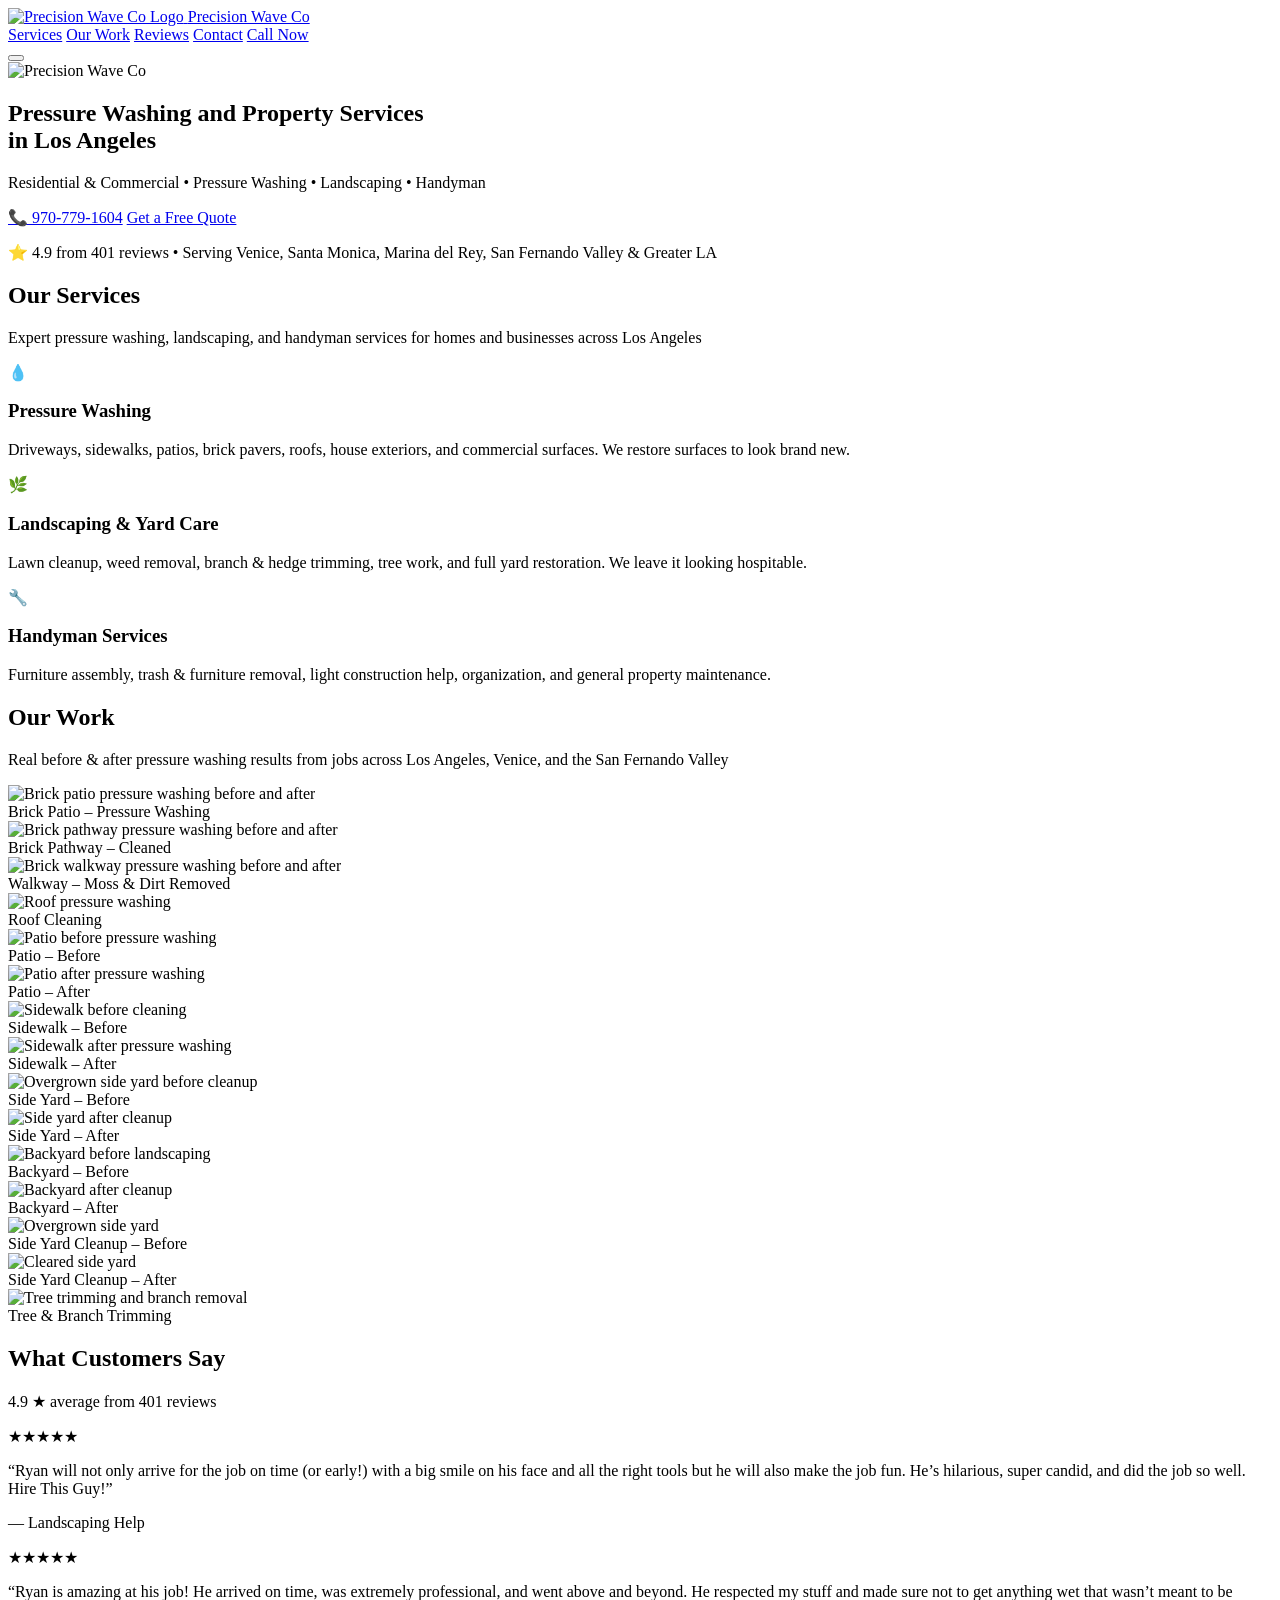
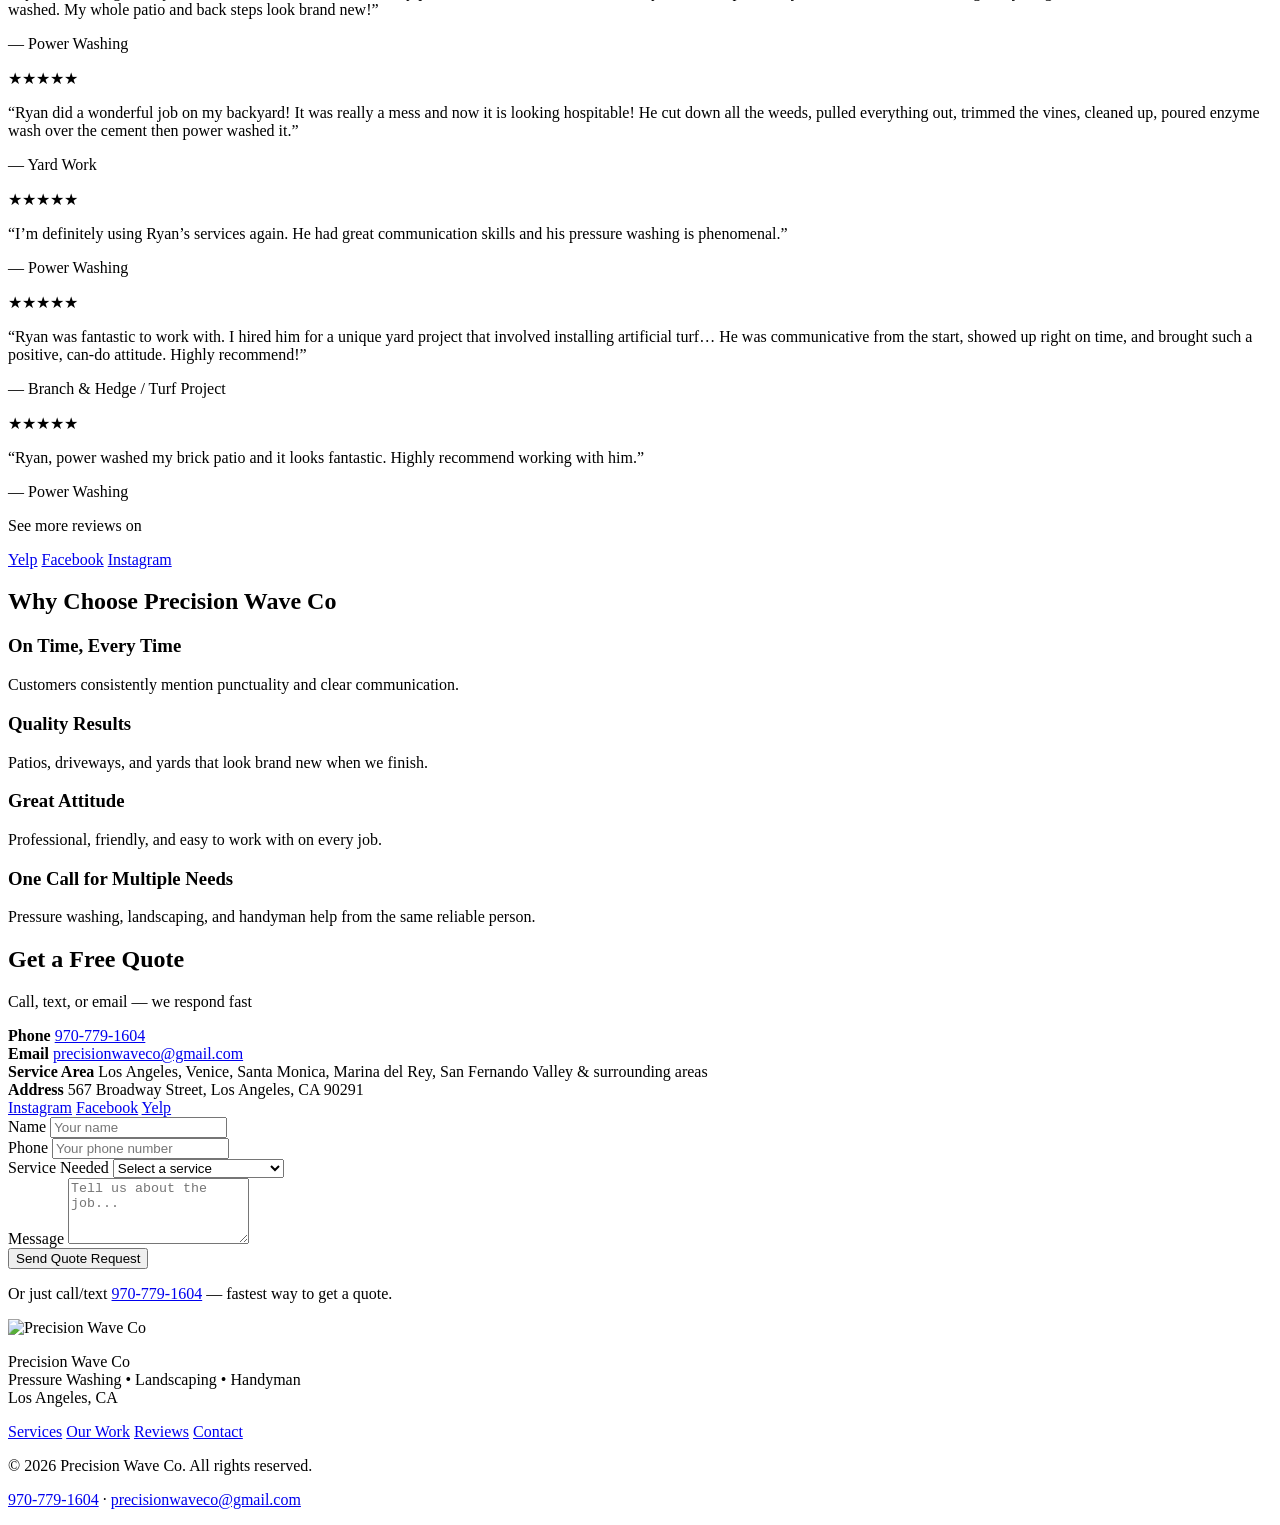
==== index.html @ 9b0c4c67 "Add files via upload" ====
<!DOCTYPE html>
<html lang="en">
<head>
  <meta charset="UTF-8">
  <meta name="viewport" content="width=device-width, initial-scale=1.0">
  <title>Pressure Washing Los Angeles | Precision Wave Co | Driveways, Patios, Homes & Commercial</title>
  <meta name="description" content="Professional pressure washing in Los Angeles, Venice, Santa Monica & San Fernando Valley. Driveways, patios, houses, sidewalks & commercial properties. Landscaping & handyman services. 4.9★ from 401 reviews. Call 970-779-1604 for a free quote.">
  <meta name="keywords" content="pressure washing Los Angeles, pressure washing Venice CA, power washing Santa Monica, driveway cleaning Los Angeles, patio cleaning LA, house washing Los Angeles, commercial pressure washing, landscaping Los Angeles, handyman services Venice, San Fernando Valley pressure washing, 90291">
  <meta name="geo.region" content="US-CA">
  <meta name="geo.placename" content="Los Angeles">
  <link rel="canonical" href="https://precisionwaveco.com/">
  <link rel="icon" type="image/png" href="images/logo.png">
  
  <!-- Open Graph -->
  <meta property="og:title" content="Pressure Washing Los Angeles | Precision Wave Co">
  <meta property="og:description" content="Top-rated pressure washing in Los Angeles & San Fernando Valley. Driveways, patios, homes & commercial. 4.9★ from 401 reviews. Free estimates.">
  <meta property="og:image" content="https://precisionwaveco.com/images/logo.png">
  <meta property="og:url" content="https://precisionwaveco.com/">
  <meta property="og:type" content="website">
  
  <!-- Local Business Schema -->
  <script type="application/ld+json">
  {
    "@context": "https://schema.org",
    "@type": "LocalBusiness",
    "name": "Precision Wave Co",
    "image": "https://precisionwaveco.com/images/logo.png",
    "telephone": "+19707791604",
    "email": "precisionwaveco@gmail.com",
    "address": {
      "@type": "PostalAddress",
      "streetAddress": "567 Broadway Street",
      "addressLocality": "Los Angeles",
      "addressRegion": "CA",
      "postalCode": "90291",
      "addressCountry": "US"
    },
    "url": "https://precisionwaveco.com",
    "priceRange": "$$",
    "aggregateRating": {
      "@type": "AggregateRating",
      "ratingValue": "4.9",
      "reviewCount": "401"
    },
    "areaServed": {
      "@type": "City",
      "name": "Los Angeles"
    },
    "description": "Professional pressure washing, landscaping, and handyman services for residential and commercial clients in Los Angeles and the San Fernando Valley.",
    "openingHoursSpecification": [
      {
        "@type": "OpeningHoursSpecification",
        "dayOfWeek": ["Monday","Tuesday","Wednesday","Thursday","Friday","Saturday"],
        "opens": "07:00",
        "closes": "19:00"
      }
    ],
    "sameAs": [
      "https://www.instagram.com/precisionwaveco/",
      "https://www.facebook.com/people/Precision-Wave-Co/61574131284661/",
      "https://www.yelp.com/biz/precision-wave-san-fernando-valley"
    ]
  }
  </script>

  <link rel="stylesheet" href="css/styles.css">
  <link rel="preconnect" href="https://fonts.googleapis.com">
  <link rel="preconnect" href="https://fonts.gstatic.com" crossorigin>
  <link href="https://fonts.googleapis.com/css2?family=Montserrat:wght@400;600;700;800&family=Open+Sans:wght@400;500;600&display=swap" rel="stylesheet">
</head>
<body>
  <!-- Header / Nav -->
  <header class="header" id="header">
    <div class="container nav-container">
      <a href="#home" class="logo-link">
        <img src="images/logo.png" alt="Precision Wave Co Logo" class="logo-img">
        <span class="logo-text">Precision Wave Co</span>
      </a>
      <nav class="nav" id="nav">
        <a href="#services">Services</a>
        <a href="#gallery">Our Work</a>
        <a href="#reviews">Reviews</a>
        <a href="#contact">Contact</a>
        <a href="tel:+19707791604" class="btn btn-nav">Call Now</a>
      </nav>
      <button class="hamburger" id="hamburger" aria-label="Menu">
        <span></span><span></span><span></span>
      </button>
    </div>
  </header>

  <!-- Hero -->
  <section class="hero" id="home">
    <div class="hero-sunburst" aria-hidden="true"></div>
    <div class="hero-overlay"></div>
    <div class="container hero-content">
      <img src="images/logo.png" alt="Precision Wave Co" class="hero-logo">
      <h1>Pressure Washing and Property Services<br>in Los Angeles</h1>
      <p class="hero-sub">Residential & Commercial • Pressure Washing • Landscaping • Handyman</p>
      <div class="hero-ctas">
        <a href="tel:+19707791604" class="btn btn-primary">📞 970-779-1604</a>
        <a href="#contact" class="btn btn-secondary">Get a Free Quote</a>
      </div>
      <p class="hero-trust">⭐ 4.9 from 401 reviews • Serving Venice, Santa Monica, Marina del Rey, San Fernando Valley & Greater LA</p>
    </div>
  </section>

  <!-- Services -->
  <section class="services" id="services">
    <div class="container">
      <h2 class="section-title">Our Services</h2>
      <p class="section-sub">Expert pressure washing, landscaping, and handyman services for homes and businesses across Los Angeles</p>
      <div class="services-grid">
        <div class="service-card">
          <div class="service-icon">💧</div>
          <h3>Pressure Washing</h3>
          <p>Driveways, sidewalks, patios, brick pavers, roofs, house exteriors, and commercial surfaces. We restore surfaces to look brand new.</p>
        </div>
        <div class="service-card">
          <div class="service-icon">🌿</div>
          <h3>Landscaping & Yard Care</h3>
          <p>Lawn cleanup, weed removal, branch & hedge trimming, tree work, and full yard restoration. We leave it looking hospitable.</p>
        </div>
        <div class="service-card">
          <div class="service-icon">🔧</div>
          <h3>Handyman Services</h3>
          <p>Furniture assembly, trash & furniture removal, light construction help, organization, and general property maintenance.</p>
        </div>
      </div>
    </div>
  </section>

  <!-- Gallery / Our Work -->
  <section class="gallery" id="gallery">
    <div class="container">
      <h2 class="section-title">Our Work</h2>
      <p class="section-sub">Real before & after pressure washing results from jobs across Los Angeles, Venice, and the San Fernando Valley</p>
      
      <div class="gallery-grid">
        <div class="gallery-item">
          <img src="images/gallery/brick-patio-1.jpg" alt="Brick patio pressure washing before and after" loading="lazy">
          <div class="gallery-caption">Brick Patio – Pressure Washing</div>
        </div>
        <div class="gallery-item">
          <img src="images/gallery/brick-path-1.jpg" alt="Brick pathway pressure washing before and after" loading="lazy">
          <div class="gallery-caption">Brick Pathway – Cleaned</div>
        </div>
        <div class="gallery-item">
          <img src="images/gallery/brick-walkway-1.jpg" alt="Brick walkway pressure washing before and after" loading="lazy">
          <div class="gallery-caption">Walkway – Moss & Dirt Removed</div>
        </div>
        <div class="gallery-item">
          <img src="images/gallery/roof-cleaning.jpg" alt="Roof pressure washing" loading="lazy">
          <div class="gallery-caption">Roof Cleaning</div>
        </div>
        <div class="gallery-item">
          <img src="images/gallery/patio-before.jpg" alt="Patio before pressure washing" loading="lazy">
          <div class="gallery-caption">Patio – Before</div>
        </div>
        <div class="gallery-item">
          <img src="images/gallery/patio-after.jpg" alt="Patio after pressure washing" loading="lazy">
          <div class="gallery-caption">Patio – After</div>
        </div>
        <div class="gallery-item">
          <img src="images/gallery/sidewalk-before.jpg" alt="Sidewalk before cleaning" loading="lazy">
          <div class="gallery-caption">Sidewalk – Before</div>
        </div>
        <div class="gallery-item">
          <img src="images/gallery/sidewalk-after.jpg" alt="Sidewalk after pressure washing" loading="lazy">
          <div class="gallery-caption">Sidewalk – After</div>
        </div>
        <div class="gallery-item">
          <img src="images/gallery/yard-before-1.jpg" alt="Overgrown side yard before cleanup" loading="lazy">
          <div class="gallery-caption">Side Yard – Before</div>
        </div>
        <div class="gallery-item">
          <img src="images/gallery/yard-after-1.jpg" alt="Side yard after cleanup" loading="lazy">
          <div class="gallery-caption">Side Yard – After</div>
        </div>
        <div class="gallery-item">
          <img src="images/gallery/backyard-before.jpg" alt="Backyard before landscaping" loading="lazy">
          <div class="gallery-caption">Backyard – Before</div>
        </div>
        <div class="gallery-item">
          <img src="images/gallery/backyard-after.jpg" alt="Backyard after cleanup" loading="lazy">
          <div class="gallery-caption">Backyard – After</div>
        </div>
        <div class="gallery-item">
          <img src="images/gallery/sideyard-before.jpg" alt="Overgrown side yard" loading="lazy">
          <div class="gallery-caption">Side Yard Cleanup – Before</div>
        </div>
        <div class="gallery-item">
          <img src="images/gallery/sideyard-after.jpg" alt="Cleared side yard" loading="lazy">
          <div class="gallery-caption">Side Yard Cleanup – After</div>
        </div>
        <div class="gallery-item">
          <img src="images/gallery/tree-trim.jpg" alt="Tree trimming and branch removal" loading="lazy">
          <div class="gallery-caption">Tree & Branch Trimming</div>
        </div>
      </div>
    </div>
  </section>

  <!-- Reviews / Testimonials -->
  <section class="reviews" id="reviews">
    <div class="container">
      <h2 class="section-title">What Customers Say</h2>
      <p class="section-sub">4.9 ★ average from 401 reviews</p>
      
      <div class="reviews-grid">
        <div class="review-card">
          <div class="stars">★★★★★</div>
          <p class="review-text">“Ryan will not only arrive for the job on time (or early!) with a big smile on his face and all the right tools but he will also make the job fun. He’s hilarious, super candid, and did the job so well. Hire This Guy!”</p>
          <p class="review-meta">— Landscaping Help</p>
        </div>
        <div class="review-card">
          <div class="stars">★★★★★</div>
          <p class="review-text">“Ryan is amazing at his job! He arrived on time, was extremely professional, and went above and beyond. He respected my stuff and made sure not to get anything wet that wasn’t meant to be washed. My whole patio and back steps look brand new!”</p>
          <p class="review-meta">— Power Washing</p>
        </div>
        <div class="review-card">
          <div class="stars">★★★★★</div>
          <p class="review-text">“Ryan did a wonderful job on my backyard! It was really a mess and now it is looking hospitable! He cut down all the weeds, pulled everything out, trimmed the vines, cleaned up, poured enzyme wash over the cement then power washed it.”</p>
          <p class="review-meta">— Yard Work</p>
        </div>
        <div class="review-card">
          <div class="stars">★★★★★</div>
          <p class="review-text">“I’m definitely using Ryan’s services again. He had great communication skills and his pressure washing is phenomenal.”</p>
          <p class="review-meta">— Power Washing</p>
        </div>
        <div class="review-card">
          <div class="stars">★★★★★</div>
          <p class="review-text">“Ryan was fantastic to work with. I hired him for a unique yard project that involved installing artificial turf… He was communicative from the start, showed up right on time, and brought such a positive, can-do attitude. Highly recommend!”</p>
          <p class="review-meta">— Branch & Hedge / Turf Project</p>
        </div>
        <div class="review-card">
          <div class="stars">★★★★★</div>
          <p class="review-text">“Ryan, power washed my brick patio and it looks fantastic. Highly recommend working with him.”</p>
          <p class="review-meta">— Power Washing</p>
        </div>
      </div>
      
      <div class="reviews-cta">
        <p>See more reviews on</p>
        <div class="social-links">
          <a href="https://www.yelp.com/biz/precision-wave-san-fernando-valley" target="_blank" rel="noopener" class="btn btn-outline">Yelp</a>
          <a href="https://www.facebook.com/people/Precision-Wave-Co/61574131284661/" target="_blank" rel="noopener" class="btn btn-outline">Facebook</a>
          <a href="https://www.instagram.com/precisionwaveco/" target="_blank" rel="noopener" class="btn btn-outline">Instagram</a>
        </div>
      </div>
    </div>
  </section>

  <!-- Why Us -->
  <section class="why-us" id="why-us">
    <div class="container">
      <h2 class="section-title">Why Choose Precision Wave Co</h2>
      <div class="why-grid">
        <div class="why-item">
          <h3>On Time, Every Time</h3>
          <p>Customers consistently mention punctuality and clear communication.</p>
        </div>
        <div class="why-item">
          <h3>Quality Results</h3>
          <p>Patios, driveways, and yards that look brand new when we finish.</p>
        </div>
        <div class="why-item">
          <h3>Great Attitude</h3>
          <p>Professional, friendly, and easy to work with on every job.</p>
        </div>
        <div class="why-item">
          <h3>One Call for Multiple Needs</h3>
          <p>Pressure washing, landscaping, and handyman help from the same reliable person.</p>
        </div>
      </div>
    </div>
  </section>

  <!-- Contact -->
  <section class="contact" id="contact">
    <div class="container">
      <h2 class="section-title">Get a Free Quote</h2>
      <p class="section-sub">Call, text, or email — we respond fast</p>
      
      <div class="contact-grid">
        <div class="contact-info">
          <div class="contact-item">
            <strong>Phone</strong>
            <a href="tel:+19707791604">970-779-1604</a>
          </div>
          <div class="contact-item">
            <strong>Email</strong>
            <a href="mailto:precisionwaveco@gmail.com">precisionwaveco@gmail.com</a>
          </div>
          <div class="contact-item">
            <strong>Service Area</strong>
            <span>Los Angeles, Venice, Santa Monica, Marina del Rey, San Fernando Valley & surrounding areas</span>
          </div>
          <div class="contact-item">
            <strong>Address</strong>
            <span>567 Broadway Street, Los Angeles, CA 90291</span>
          </div>
          <div class="social-row">
            <a href="https://www.instagram.com/precisionwaveco/" target="_blank" rel="noopener" aria-label="Instagram">Instagram</a>
            <a href="https://www.facebook.com/people/Precision-Wave-Co/61574131284661/" target="_blank" rel="noopener" aria-label="Facebook">Facebook</a>
            <a href="https://www.yelp.com/biz/precision-wave-san-fernando-valley" target="_blank" rel="noopener" aria-label="Yelp">Yelp</a>
          </div>
        </div>
        
        <form class="contact-form" id="contact-form" action="mailto:precisionwaveco@gmail.com" method="get" enctype="text/plain">
          <input type="hidden" name="subject" value="Quote Request from Website">
          <div class="form-group">
            <label for="name">Name</label>
            <input type="text" id="name" name="body" placeholder="Your name" required>
          </div>
          <div class="form-group">
            <label for="phone">Phone</label>
            <input type="tel" id="phone" placeholder="Your phone number">
          </div>
          <div class="form-group">
            <label for="service">Service Needed</label>
            <select id="service">
              <option value="">Select a service</option>
              <option>Pressure Washing</option>
              <option>Landscaping / Yard Work</option>
              <option>Handyman</option>
              <option>Multiple Services</option>
            </select>
          </div>
          <div class="form-group">
            <label for="message">Message</label>
            <textarea id="message" rows="4" placeholder="Tell us about the job..."></textarea>
          </div>
          <button type="submit" class="btn btn-primary btn-full">Send Quote Request</button>
          <p class="form-note">Or just call/text <a href="tel:+19707791604">970-779-1604</a> — fastest way to get a quote.</p>
        </form>
      </div>
    </div>
  </section>

  <!-- Footer -->
  <footer class="footer">
    <div class="container">
      <div class="footer-top">
        <div class="footer-brand">
          <img src="images/logo.png" alt="Precision Wave Co" class="footer-logo">
          <p>Precision Wave Co<br>Pressure Washing • Landscaping • Handyman<br>Los Angeles, CA</p>
        </div>
        <div class="footer-links">
          <a href="#services">Services</a>
          <a href="#gallery">Our Work</a>
          <a href="#reviews">Reviews</a>
          <a href="#contact">Contact</a>
        </div>
      </div>
      <div class="footer-bottom">
        <p>© 2026 Precision Wave Co. All rights reserved.</p>
        <p><a href="tel:+19707791604">970-779-1604</a> · <a href="mailto:precisionwaveco@gmail.com">precisionwaveco@gmail.com</a></p>
      </div>
    </div>
  </footer>

  <script src="js/main.js"></script>
</body>
</html>
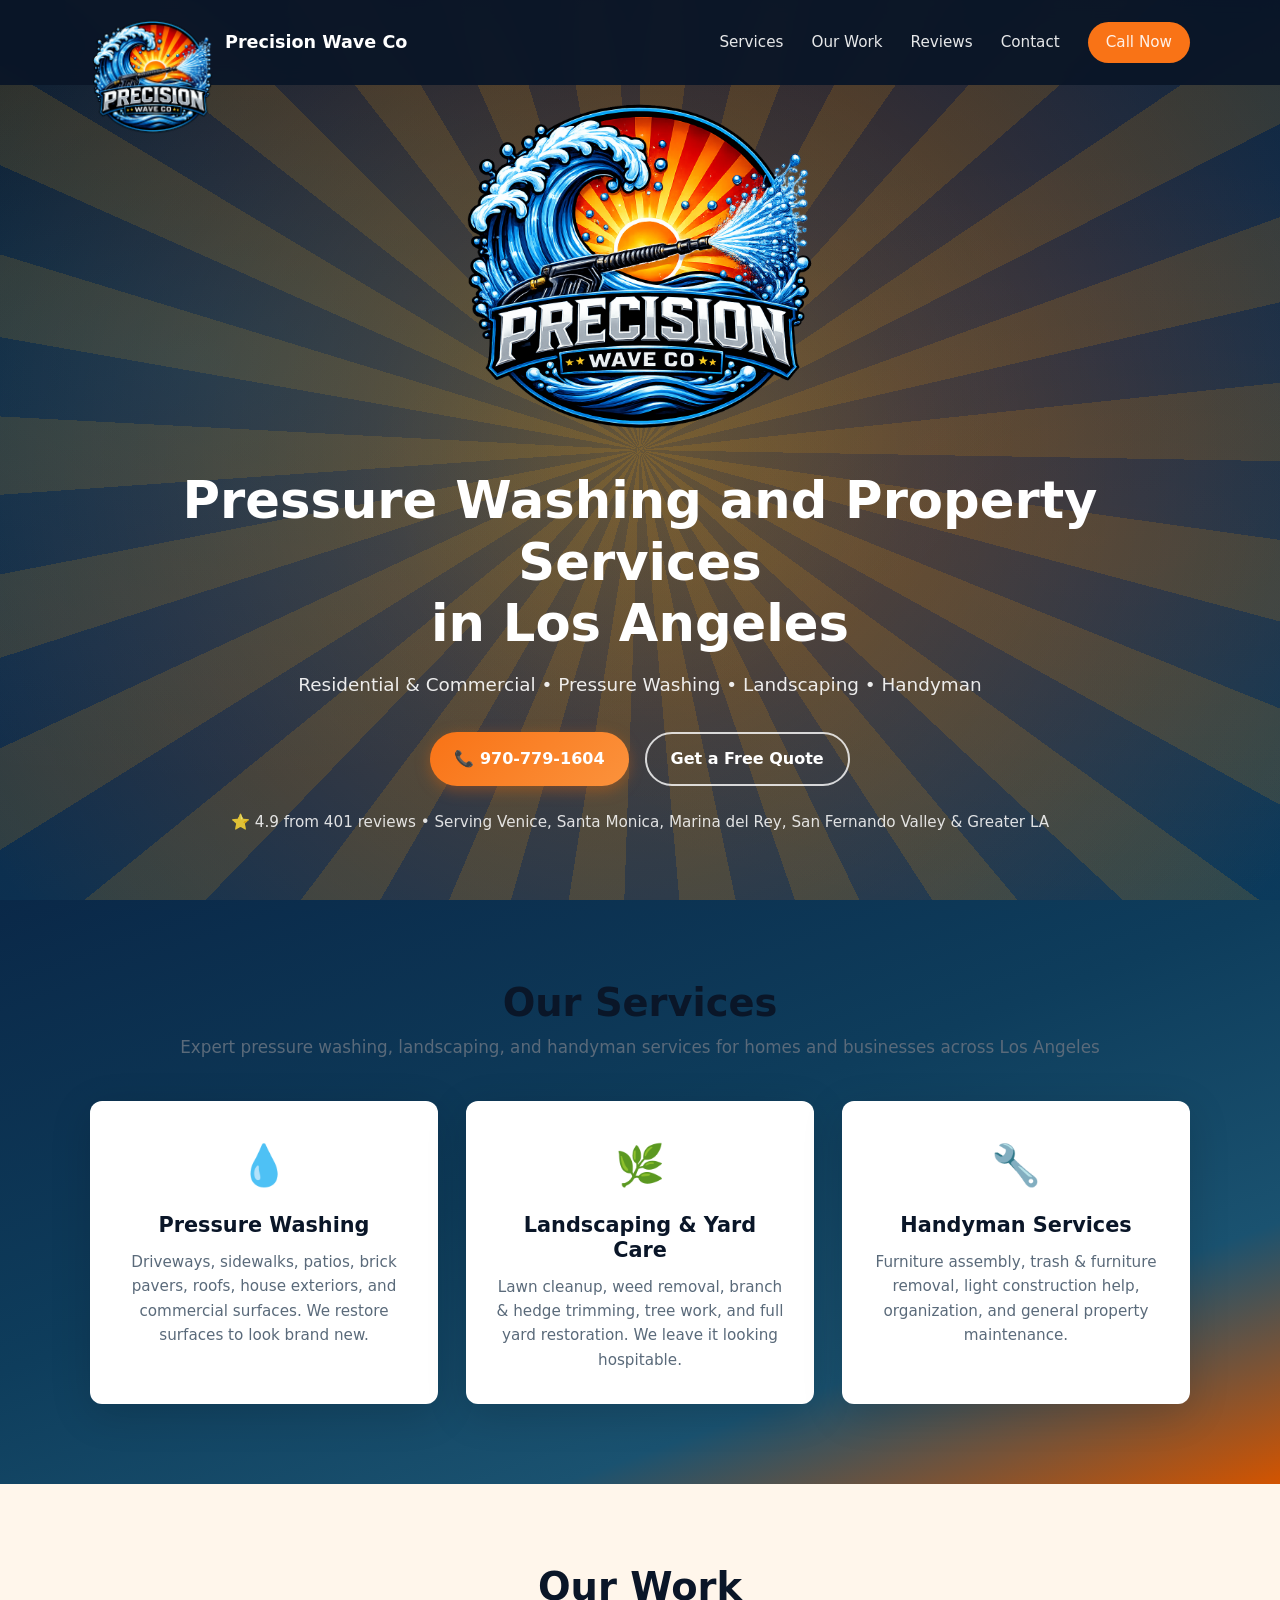
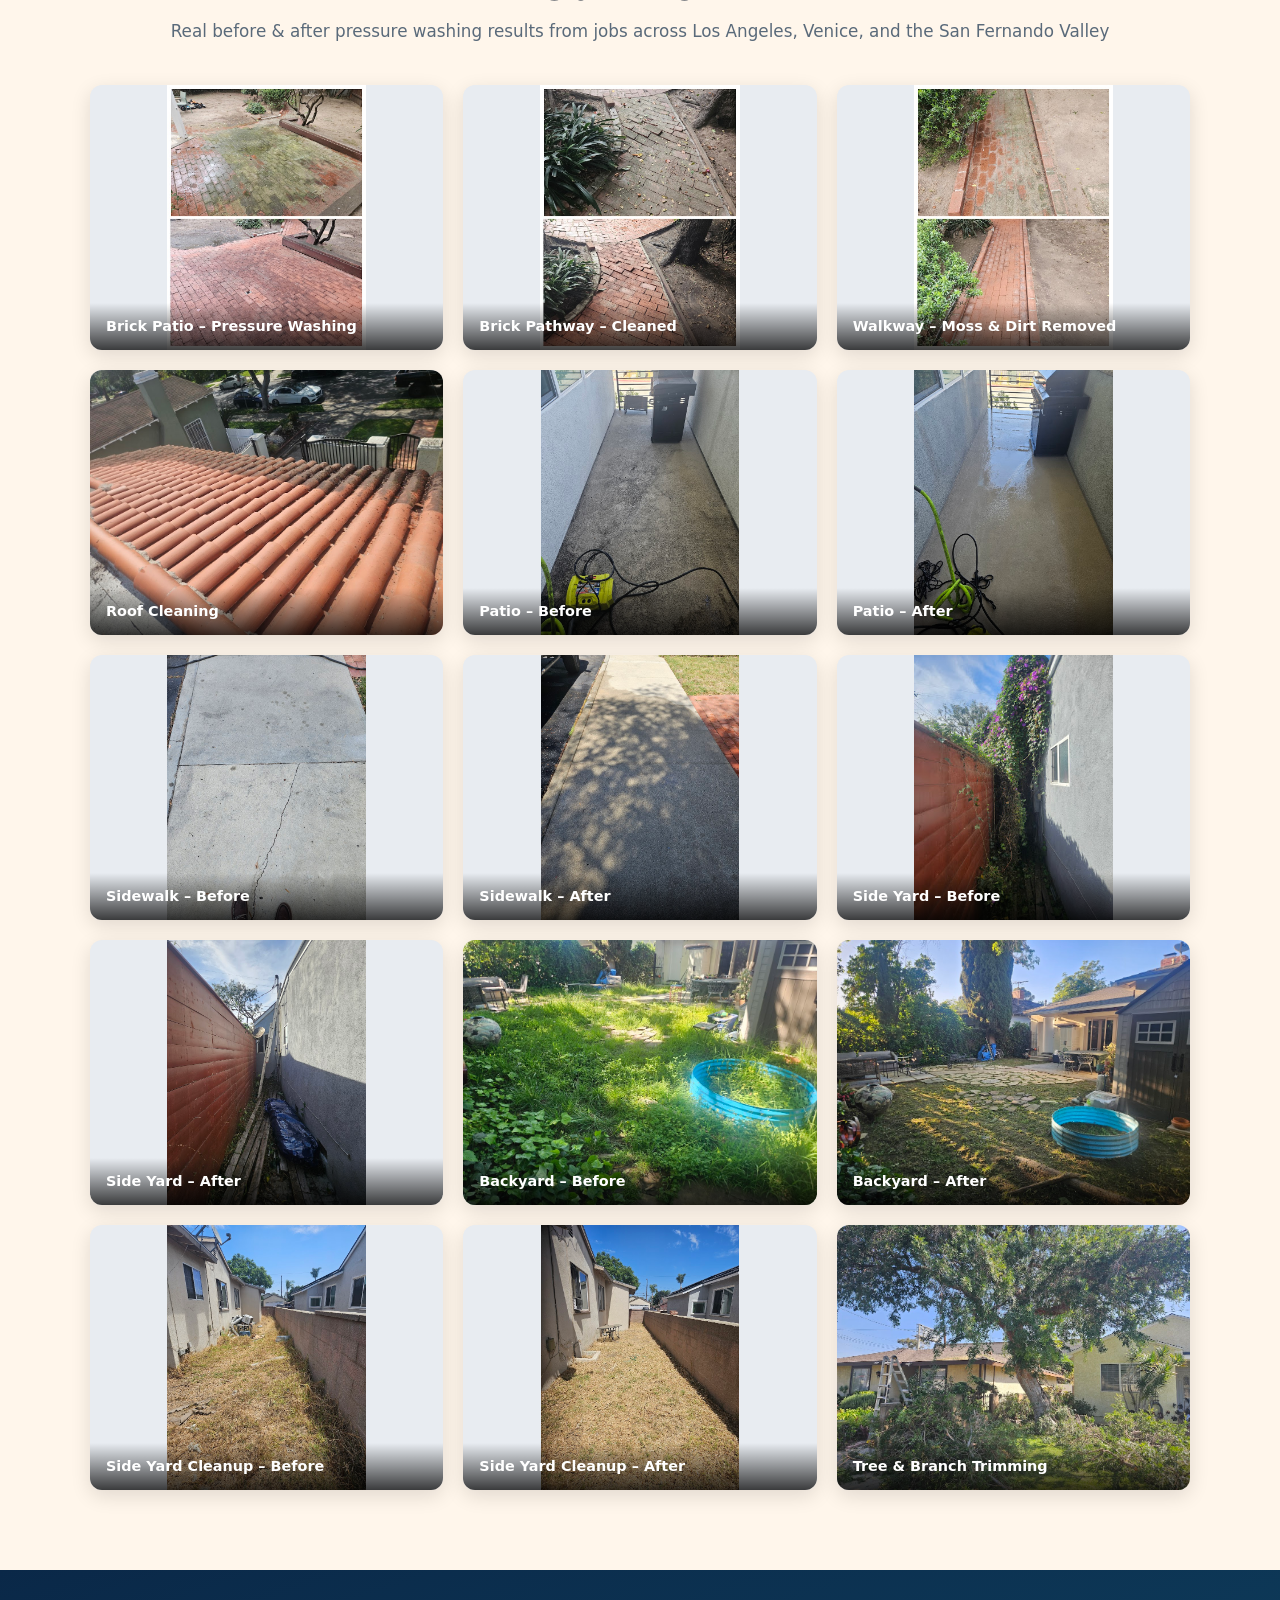
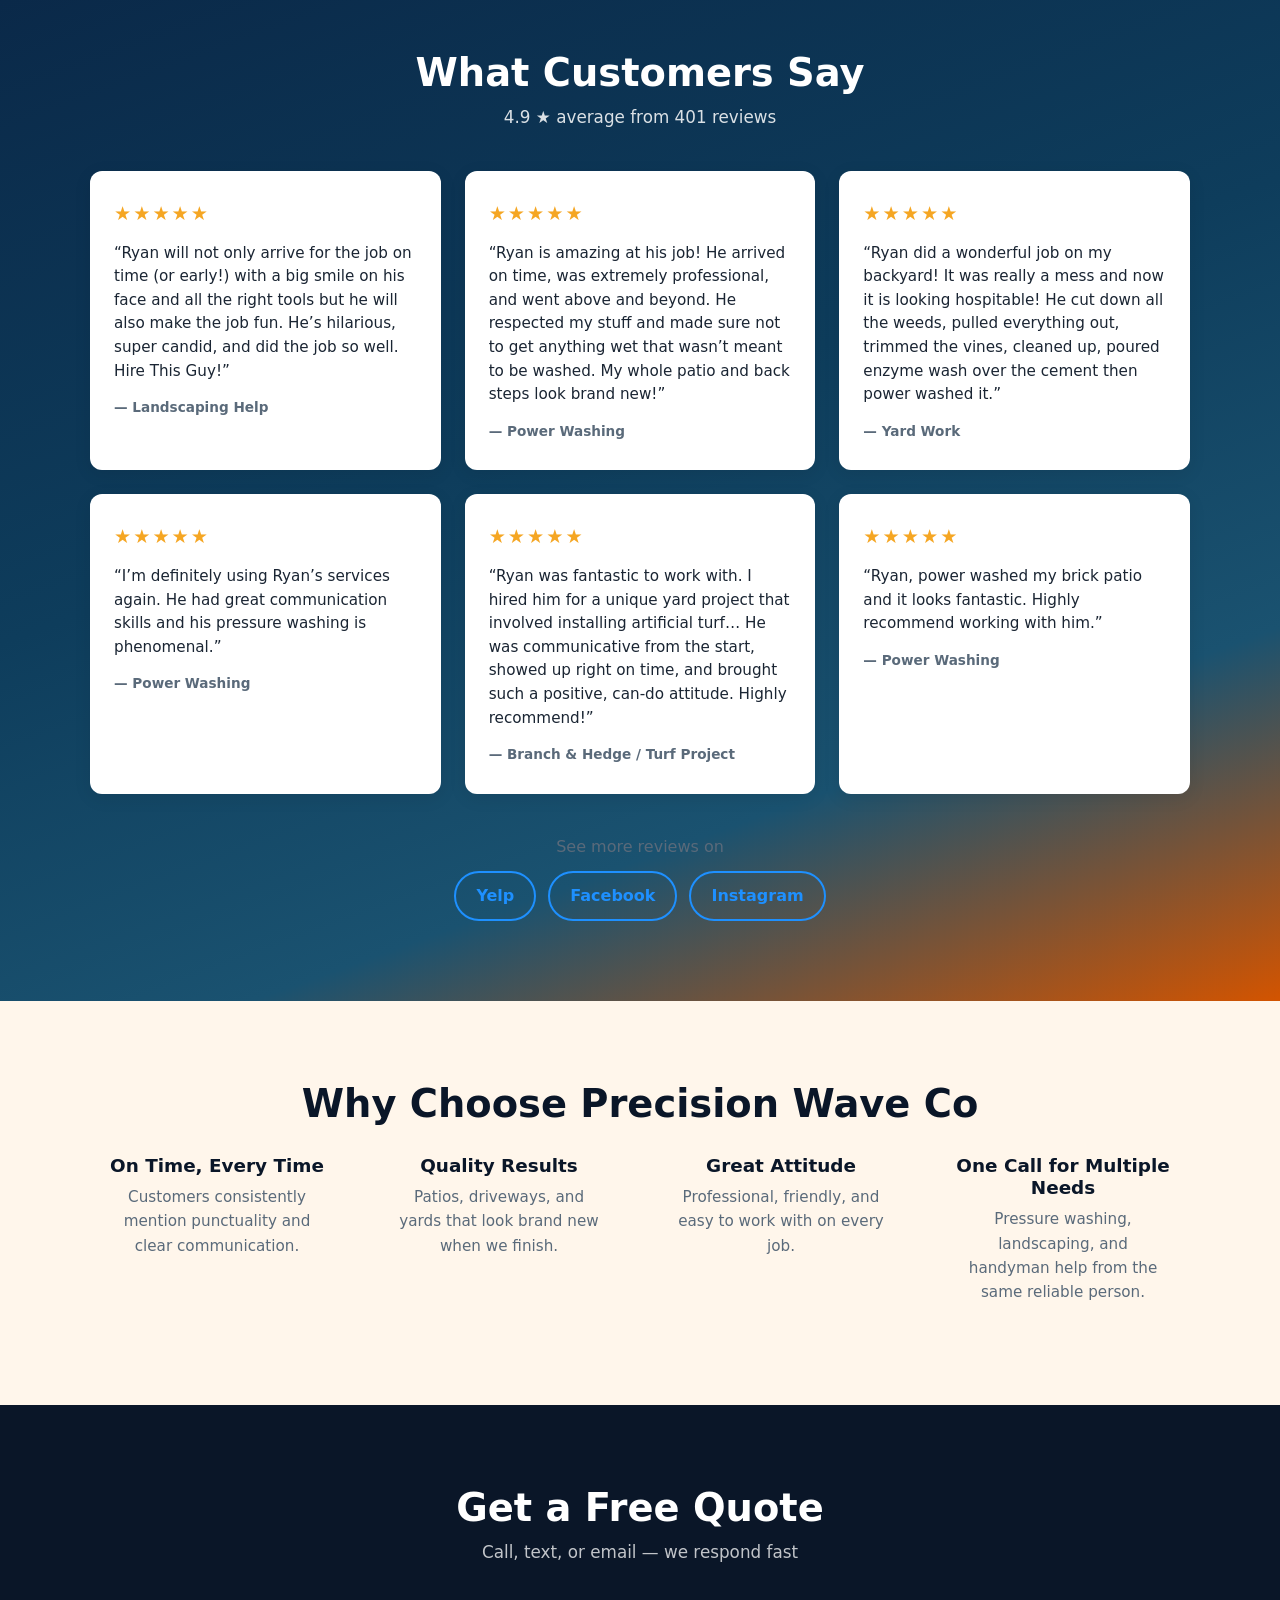
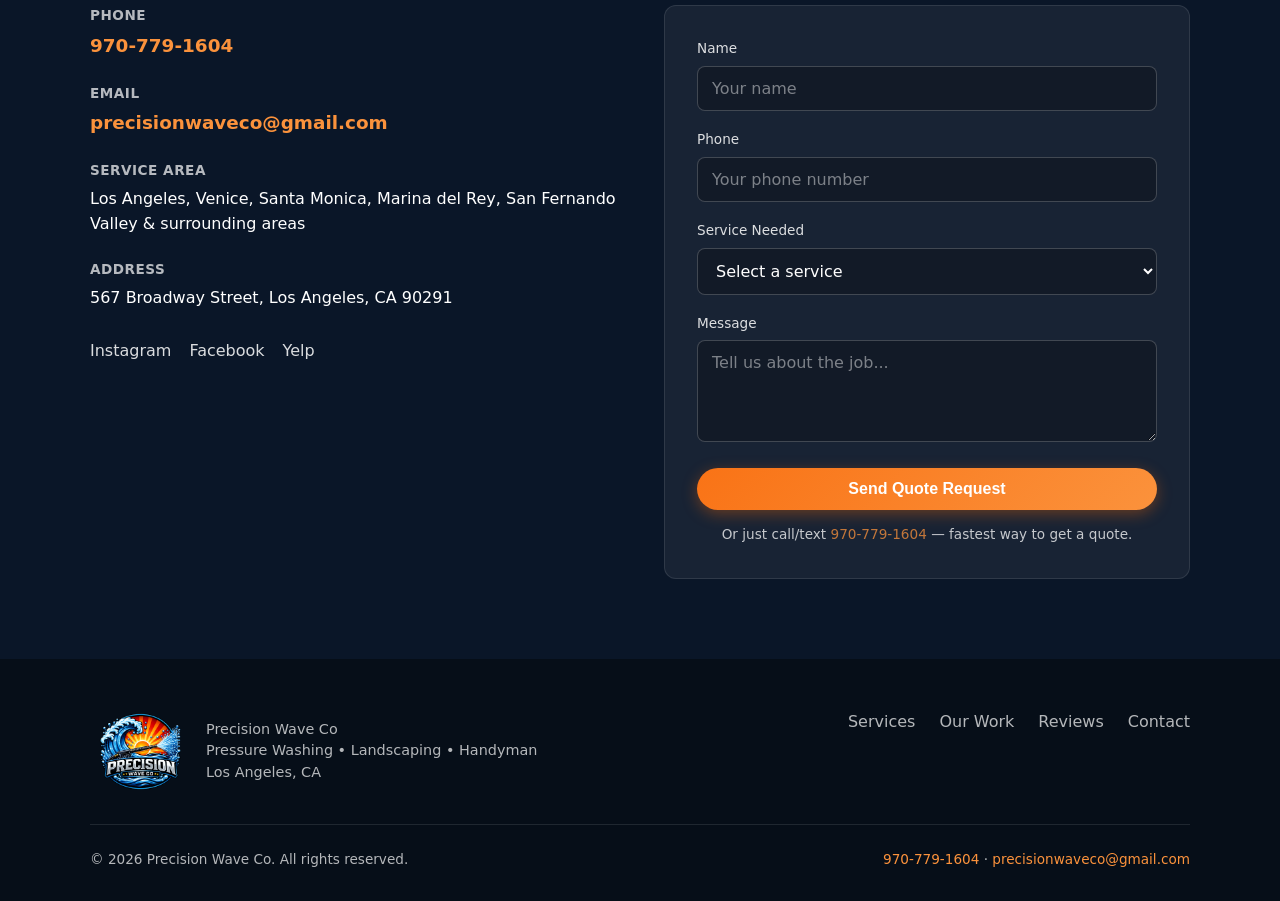
==== commit 0aa663e7: "Improve mobile menu Animate the hamburger into an X, add a dimming backdrop with click-to-close, loc" ====
--- a/index.html
+++ b/index.html
@@ -83,10 +83,11 @@
         <a href="#contact">Contact</a>
         <a href="tel:+19707791604" class="btn btn-nav">Call Now</a>
       </nav>
-      <button class="hamburger" id="hamburger" aria-label="Menu">
+      <button class="hamburger" id="hamburger" aria-label="Open menu" aria-expanded="false" aria-controls="nav">
         <span></span><span></span><span></span>
       </button>
     </div>
+    <div class="nav-overlay" id="nav-overlay"></div>
   </header>
 
   <!-- Hero -->
--- a/css/styles.css
+++ b/css/styles.css
@@ -0,0 +1,864 @@
+/* ===== Reset & Base ===== */
+*, *::before, *::after {
+  box-sizing: border-box;
+  margin: 0;
+  padding: 0;
+}
+
+:root {
+  --blue-deep: #0a1628;
+  --blue-mid: #0d2b4a;
+  --blue-bright: #1e90ff;
+  --blue-water: #00b4e6;
+  --orange: #f97316;
+  --orange-light: #fb923c;
+  --yellow: #ffcc00;
+  --white: #ffffff;
+  --gray-100: #f5f7fa;
+  --gray-200: #e8ecf1;
+  --gray-600: #5a6a7a;
+  --gray-800: #1a2533;
+  --shadow: 0 10px 40px rgba(0,0,0,0.15);
+  --radius: 12px;
+  --transition: 0.25s ease;
+}
+
+html {
+  scroll-behavior: smooth;
+}
+
+body {
+  font-family: 'Open Sans', system-ui, sans-serif;
+  color: var(--gray-800);
+  line-height: 1.6;
+  background: var(--white);
+  overflow-x: hidden;
+}
+
+h1, h2, h3, h4 {
+  font-family: 'Montserrat', system-ui, sans-serif;
+  font-weight: 700;
+  line-height: 1.2;
+}
+
+img {
+  max-width: 100%;
+  height: auto;
+  display: block;
+}
+
+a {
+  color: inherit;
+  text-decoration: none;
+}
+
+.container {
+  width: 100%;
+  max-width: 1140px;
+  margin: 0 auto;
+  padding: 0 20px;
+}
+
+.section-title {
+  font-size: clamp(1.8rem, 4vw, 2.4rem);
+  text-align: center;
+  margin-bottom: 0.5rem;
+  color: var(--blue-deep);
+}
+
+.section-sub {
+  text-align: center;
+  color: var(--gray-600);
+  margin-bottom: 2.5rem;
+  font-size: 1.05rem;
+}
+
+/* Buttons */
+.btn {
+  display: inline-flex;
+  align-items: center;
+  justify-content: center;
+  gap: 8px;
+  padding: 12px 24px;
+  border-radius: 50px;
+  font-weight: 600;
+  font-size: 1rem;
+  border: none;
+  cursor: pointer;
+  transition: var(--transition);
+  text-align: center;
+}
+
+.btn-primary {
+  background: linear-gradient(135deg, var(--orange), var(--orange-light));
+  color: white;
+  box-shadow: 0 4px 15px rgba(255, 107, 0, 0.35);
+}
+
+.btn-primary:hover {
+  transform: translateY(-2px);
+  box-shadow: 0 6px 20px rgba(255, 107, 0, 0.45);
+}
+
+.btn-secondary {
+  background: transparent;
+  color: white;
+  border: 2px solid rgba(255,255,255,0.8);
+}
+
+.btn-secondary:hover {
+  background: rgba(255,255,255,0.15);
+}
+
+.btn-nav {
+  background: var(--orange);
+  color: white;
+  padding: 8px 18px;
+  font-size: 0.9rem;
+}
+
+.btn-outline {
+  background: transparent;
+  border: 2px solid var(--blue-bright);
+  color: var(--blue-bright);
+  padding: 10px 20px;
+}
+
+.btn-outline:hover {
+  background: var(--blue-bright);
+  color: white;
+}
+
+.btn-full {
+  width: 100%;
+}
+
+/* Header */
+.header {
+  position: fixed;
+  top: 0;
+  left: 0;
+  right: 0;
+  z-index: 1000;
+  background: rgba(10, 22, 40, 0.95);
+  backdrop-filter: blur(10px);
+  transition: var(--transition);
+}
+
+.nav-container {
+  display: flex;
+  align-items: center;
+  justify-content: space-between;
+  height: 85px;
+}
+
+.logo-link {
+  display: flex;
+  align-items: center;
+  gap: 10px;
+  color: white;
+  font-weight: 700;
+  font-size: 1.1rem;
+}
+
+.logo-img {
+  width: 125px;
+  height: 125px;
+  border-radius: 0;
+  object-fit: contain;
+  margin-top: 22px;
+  margin-bottom: -45px;
+  position: relative;
+  z-index: 10;
+}
+
+.nav {
+  display: flex;
+  align-items: center;
+  gap: 28px;
+}
+
+.nav a {
+  color: rgba(255,255,255,0.9);
+  font-weight: 500;
+  font-size: 0.95rem;
+  transition: color 0.2s;
+}
+
+.nav a:hover {
+  color: var(--orange-light);
+}
+
+.hamburger {
+  display: none;
+  flex-direction: column;
+  justify-content: center;
+  gap: 5px;
+  width: 44px;
+  height: 44px;
+  background: none;
+  border: none;
+  cursor: pointer;
+  padding: 5px;
+  z-index: 1002;
+}
+
+.hamburger span {
+  width: 24px;
+  height: 2px;
+  background: white;
+  border-radius: 2px;
+  transition: var(--transition);
+}
+
+.hamburger.active span:nth-child(1) {
+  transform: translateY(7px) rotate(45deg);
+}
+
+.hamburger.active span:nth-child(2) {
+  opacity: 0;
+}
+
+.hamburger.active span:nth-child(3) {
+  transform: translateY(-7px) rotate(-45deg);
+}
+
+.nav-overlay {
+  display: none;
+}
+
+/* Hero */
+.hero {
+  position: relative;
+  min-height: 100vh;
+  display: flex;
+  align-items: center;
+  justify-content: center;
+  background: linear-gradient(160deg, var(--blue-deep) 0%, var(--blue-mid) 50%, #0a3a5c 100%);
+  color: white;
+  text-align: center;
+  padding: 100px 20px 60px;
+  overflow: hidden;
+}
+
+.hero-sunburst {
+  position: absolute;
+  top: 50%;
+  left: 50%;
+  transform: translate(-50%, -50%);
+  width: 140%;
+  height: 140%;
+  max-width: none;
+  background: radial-gradient(circle, 
+    rgba(255, 140, 0, 0.38) 0%, 
+    rgba(255, 110, 0, 0.22) 25%, 
+    rgba(255, 90, 0, 0.12) 45%,
+    transparent 70%);
+  border-radius: 0;
+  pointer-events: none;
+  z-index: 0;
+}
+
+.hero-sunburst::before {
+  content: "";
+  position: absolute;
+  inset: 5%;
+  background: repeating-conic-gradient(
+    from 0deg,
+    rgba(255, 160, 0, 0.14) 0deg 7deg,
+    transparent 7deg 14deg
+  );
+  border-radius: 0;
+  opacity: 1;
+}
+
+.hero-overlay {
+  position: absolute;
+  inset: 0;
+  background: 
+    radial-gradient(ellipse at 15% 40%, rgba(0, 160, 220, 0.14), transparent 55%),
+    radial-gradient(ellipse at 85% 60%, rgba(255, 100, 0, 0.07), transparent 50%);
+  pointer-events: none;
+  z-index: 1;
+}
+
+.hero-content {
+  position: relative;
+  z-index: 2;
+}
+
+
+
+
+
+
+
+
+
+
+
+
+
+
+
+
+
+
+
+
+
+
+
+
+.hero-logo {
+  width: 360px;
+  height: 360px;
+  margin: -20px auto 1.5rem;
+  border-radius: 0;
+  box-shadow: none;
+  object-fit: contain;
+  opacity: 1;
+  position: relative;
+  transform: none;
+  top: auto;
+  left: auto;
+  z-index: 2;
+  pointer-events: auto;
+  filter: none;
+}
+
+.hero h1 {
+  font-size: clamp(2rem, 5vw, 3.2rem);
+  margin-bottom: 1rem;
+  font-weight: 800;
+}
+
+.hero-sub {
+  font-size: 1.15rem;
+  opacity: 0.9;
+  margin-bottom: 2rem;
+}
+
+.hero-ctas {
+  display: flex;
+  flex-wrap: wrap;
+  gap: 16px;
+  justify-content: center;
+  margin-bottom: 1.5rem;
+}
+
+.hero-trust {
+  font-size: 0.95rem;
+  opacity: 0.85;
+}
+
+/* Services */
+.services {
+  padding: 80px 0;
+  background: linear-gradient(160deg, #0a2848 0%, #0e3d5c 45%, #1a5270 75%, #d35400 100%);
+}
+
+.services-grid {
+  display: grid;
+  grid-template-columns: repeat(auto-fit, minmax(280px, 1fr));
+  gap: 28px;
+}
+
+.service-card {
+  background: white;
+  padding: 32px 28px;
+  border-radius: var(--radius);
+  box-shadow: var(--shadow);
+  text-align: center;
+  transition: transform 0.25s;
+}
+
+.service-card:hover {
+  transform: translateY(-6px);
+}
+
+.service-icon {
+  font-size: 2.5rem;
+  margin-bottom: 1rem;
+}
+
+.service-card h3 {
+  font-size: 1.3rem;
+  margin-bottom: 0.75rem;
+  color: var(--blue-deep);
+}
+
+.service-card p {
+  color: var(--gray-600);
+  font-size: 0.95rem;
+}
+
+/* Gallery */
+.gallery {
+  padding: 80px 0;
+  background: rgba(255, 140, 0, 0.08);
+}
+
+.gallery-grid {
+  display: grid;
+  grid-template-columns: repeat(auto-fill, minmax(280px, 1fr));
+  gap: 20px;
+}
+
+.gallery-item {
+  position: relative;
+  border-radius: var(--radius);
+  overflow: hidden;
+  box-shadow: 0 6px 20px rgba(0,0,0,0.12);
+  aspect-ratio: 4/3;
+  background: var(--gray-200);
+}
+
+.gallery-item img {
+  width: 100%;
+  height: 100%;
+  object-fit: contain;
+  transition: transform 0.4s ease;
+}
+
+.gallery-item:hover img {
+  transform: scale(1.05);
+}
+
+.gallery-caption {
+  position: absolute;
+  bottom: 0;
+  left: 0;
+  right: 0;
+  padding: 12px 16px;
+  background: linear-gradient(transparent, rgba(0,0,0,0.75));
+  color: white;
+  font-size: 0.9rem;
+  font-weight: 600;
+}
+
+/* Reviews */
+.reviews {
+  padding: 80px 0;
+  background: linear-gradient(160deg, #0a2848 0%, #0e3d5c 45%, #1a5270 75%, #d35400 100%);
+}
+.reviews .section-title {
+  color: white;
+}
+.reviews .section-sub {
+  color: rgba(255,255,255,0.85);
+}
+.reviews-cta p {
+  color: rgba(255,255,255,0.8);
+}
+.reviews .section-sub {
+  color: rgba(255,255,255,0.85);
+}
+.reviews-cta p {
+  color: rgba(255,255,255,0.8);
+}
+  padding: 80px 0;
+.reviews .section-title {
+  color: white;
+}
+.reviews .section-sub {
+  color: rgba(255,255,255,0.85);
+}
+.reviews-cta p {
+  color: rgba(255,255,255,0.8);
+}
+  background: linear-gradient(160deg, #0a2848 0%, #0e3d5c 45%, #1a5270 75%, #d35400 100%);
+.reviews .section-title {
+  color: white;
+}
+.reviews .section-sub {
+  color: rgba(255,255,255,0.85);
+}
+.reviews-cta p {
+  color: rgba(255,255,255,0.8);
+}
+}
+.reviews .section-title {
+  color: white;
+}
+.reviews .section-sub {
+  color: rgba(255,255,255,0.85);
+}
+.reviews-cta p {
+  color: rgba(255,255,255,0.8);
+}
+
+.reviews-grid {
+  display: grid;
+  grid-template-columns: repeat(auto-fit, minmax(300px, 1fr));
+  gap: 24px;
+  margin-bottom: 2.5rem;
+}
+
+.review-card {
+  background: white;
+  padding: 28px 24px;
+  border-radius: var(--radius);
+  box-shadow: 0 4px 18px rgba(0,0,0,0.08);
+}
+
+.stars {
+  color: #f5a623;
+  font-size: 1.2rem;
+  margin-bottom: 12px;
+  letter-spacing: 2px;
+}
+
+.review-text {
+  font-size: 0.95rem;
+  color: var(--gray-800);
+  margin-bottom: 14px;
+  line-height: 1.55;
+}
+
+.review-meta {
+  font-size: 0.85rem;
+  color: var(--gray-600);
+  font-weight: 600;
+}
+
+.reviews-cta {
+  text-align: center;
+}
+
+.reviews-cta p {
+  margin-bottom: 12px;
+  color: var(--gray-600);
+}
+
+.social-links {
+  display: flex;
+  flex-wrap: wrap;
+  gap: 12px;
+  justify-content: center;
+}
+
+/* Why Us */
+.why-us {
+  padding: 80px 0;
+  background: rgba(255, 140, 0, 0.08);
+}
+
+.why-grid {
+  display: grid;
+  grid-template-columns: repeat(auto-fit, minmax(240px, 1fr));
+  gap: 28px;
+}
+
+.why-item {
+  text-align: center;
+  padding: 20px;
+}
+
+.why-item h3 {
+  font-size: 1.15rem;
+  margin-bottom: 8px;
+  color: var(--blue-deep);
+}
+
+.why-item p {
+  color: var(--gray-600);
+  font-size: 0.95rem;
+}
+
+/* Contact */
+.contact {
+  padding: 80px 0;
+  background: var(--blue-deep);
+  color: white;
+}
+
+.contact .section-title {
+  color: white;
+}
+
+.contact .section-sub {
+  color: rgba(255,255,255,0.75);
+}
+
+.contact-grid {
+  display: grid;
+  grid-template-columns: 1fr 1fr;
+  gap: 48px;
+  align-items: start;
+}
+
+.contact-item {
+  margin-bottom: 22px;
+}
+
+.contact-item strong {
+  display: block;
+  font-size: 0.85rem;
+  text-transform: uppercase;
+  letter-spacing: 0.5px;
+  opacity: 0.7;
+  margin-bottom: 4px;
+}
+
+.contact-item a {
+  color: var(--orange-light);
+  font-size: 1.15rem;
+  font-weight: 600;
+}
+
+.contact-item a:hover {
+  text-decoration: underline;
+}
+
+.social-row {
+  display: flex;
+  gap: 18px;
+  margin-top: 28px;
+}
+
+.social-row a {
+  color: rgba(255,255,255,0.85);
+  font-weight: 500;
+  border-bottom: 1px solid transparent;
+}
+
+.social-row a:hover {
+  border-bottom-color: var(--orange-light);
+  color: var(--orange-light);
+}
+
+.contact-form {
+  background: rgba(255,255,255,0.06);
+  padding: 32px;
+  border-radius: var(--radius);
+  border: 1px solid rgba(255,255,255,0.1);
+}
+
+.form-group {
+  margin-bottom: 18px;
+}
+
+.form-group label {
+  display: block;
+  font-size: 0.85rem;
+  margin-bottom: 6px;
+  opacity: 0.85;
+}
+
+.form-group input,
+.form-group select,
+.form-group textarea {
+  width: 100%;
+  padding: 12px 14px;
+  border: 1px solid rgba(255,255,255,0.2);
+  border-radius: 8px;
+  background: rgba(0,0,0,0.25);
+  color: white;
+  font-size: 1rem;
+  font-family: inherit;
+}
+
+.form-group input::placeholder,
+.form-group textarea::placeholder {
+  color: rgba(255,255,255,0.45);
+}
+
+.form-group input:focus,
+.form-group select:focus,
+.form-group textarea:focus {
+  outline: none;
+  border-color: var(--orange);
+}
+
+.form-note {
+  margin-top: 14px;
+  font-size: 0.85rem;
+  opacity: 0.75;
+  text-align: center;
+}
+
+.form-note a {
+  color: var(--orange-light);
+}
+
+/* Footer */
+.footer {
+  background: #060e18;
+  color: rgba(255,255,255,0.7);
+  padding: 50px 0 30px;
+}
+
+.footer-top {
+  display: flex;
+  justify-content: space-between;
+  align-items: flex-start;
+  flex-wrap: wrap;
+  gap: 30px;
+  margin-bottom: 30px;
+}
+
+.footer-brand {
+  display: flex;
+  align-items: center;
+  gap: 16px;
+}
+
+.footer-logo {
+  width: 100px;
+  height: 85px;
+  border-radius: 0;
+  object-fit: contain;
+}
+
+.footer-brand p {
+  font-size: 0.9rem;
+  line-height: 1.5;
+}
+
+.footer-links {
+  display: flex;
+  gap: 24px;
+  flex-wrap: wrap;
+}
+
+.footer-links a:hover {
+  color: var(--orange-light);
+}
+
+.footer-bottom {
+  border-top: 1px solid rgba(255,255,255,0.1);
+  padding-top: 24px;
+  display: flex;
+  justify-content: space-between;
+  flex-wrap: wrap;
+  gap: 12px;
+  font-size: 0.85rem;
+}
+
+.footer-bottom a {
+  color: var(--orange-light);
+}
+
+/* Mobile */
+@media (max-width: 768px) {
+  .hamburger {
+    display: flex;
+  }
+
+  .nav {
+    position: fixed;
+    top: 85px;
+    left: 0;
+    right: 0;
+    z-index: 1001;
+    background: var(--blue-deep);
+    flex-direction: column;
+    align-items: stretch;
+    padding: 8px 24px 24px;
+    gap: 0;
+    max-height: calc(100vh - 85px);
+    overflow-y: auto;
+    box-shadow: 0 16px 30px rgba(0,0,0,0.35);
+    transform: translateY(-12px);
+    opacity: 0;
+    pointer-events: none;
+    transition: transform 0.25s ease, opacity 0.2s ease;
+  }
+
+  .nav.open {
+    transform: translateY(0);
+    opacity: 1;
+    pointer-events: auto;
+  }
+
+  .nav a {
+    padding: 16px 4px;
+    border-bottom: 1px solid rgba(255,255,255,0.1);
+    font-size: 1.05rem;
+  }
+
+  .nav a.btn-nav {
+    margin-top: 16px;
+    border-bottom: none;
+    text-align: center;
+  }
+
+  .nav-overlay {
+    display: block;
+    position: fixed;
+    inset: 0;
+    top: 85px;
+    background: rgba(0,0,0,0.5);
+    z-index: 999;
+    opacity: 0;
+    pointer-events: none;
+    transition: opacity 0.25s ease;
+  }
+
+  .nav-overlay.open {
+    opacity: 1;
+    pointer-events: auto;
+  }
+
+  .hero {
+    min-height: 90vh;
+    padding-top: 90px;
+  }
+
+  .hero-logo {
+    width: 420px;
+    height: 260px;
+  }
+
+  .contact-grid {
+    grid-template-columns: 1fr;
+    gap: 36px;
+  }
+
+  .footer-top {
+    flex-direction: column;
+  }
+
+  .footer-bottom {
+    flex-direction: column;
+    text-align: center;
+  }
+}
+
+@media (max-width: 480px) {
+  .gallery-grid {
+    grid-template-columns: 1fr;
+  }
+  
+  .hero-ctas {
+    flex-direction: column;
+  }
+  
+  .btn {
+    width: 100%;
+  }
+}
+
+.logo-tagline {
+  font-size: 1.1rem;
+  font-weight: 600;
+  color: rgba(255,255,255,0.9);
+  letter-spacing: 1px;
+  margin: -10px 0 1.2rem;
+  text-transform: uppercase;
+}
+
+@media (max-width: 768px) {
+  .hero-logo {
+    width: 280px;
+    height: 280px;
+    opacity: 0.25;
+  }
+  .logo-img {
+    width: 90px;
+    height: 90px;
+    margin-top: 15px;
+    margin-bottom: -30px;
+  }
+}
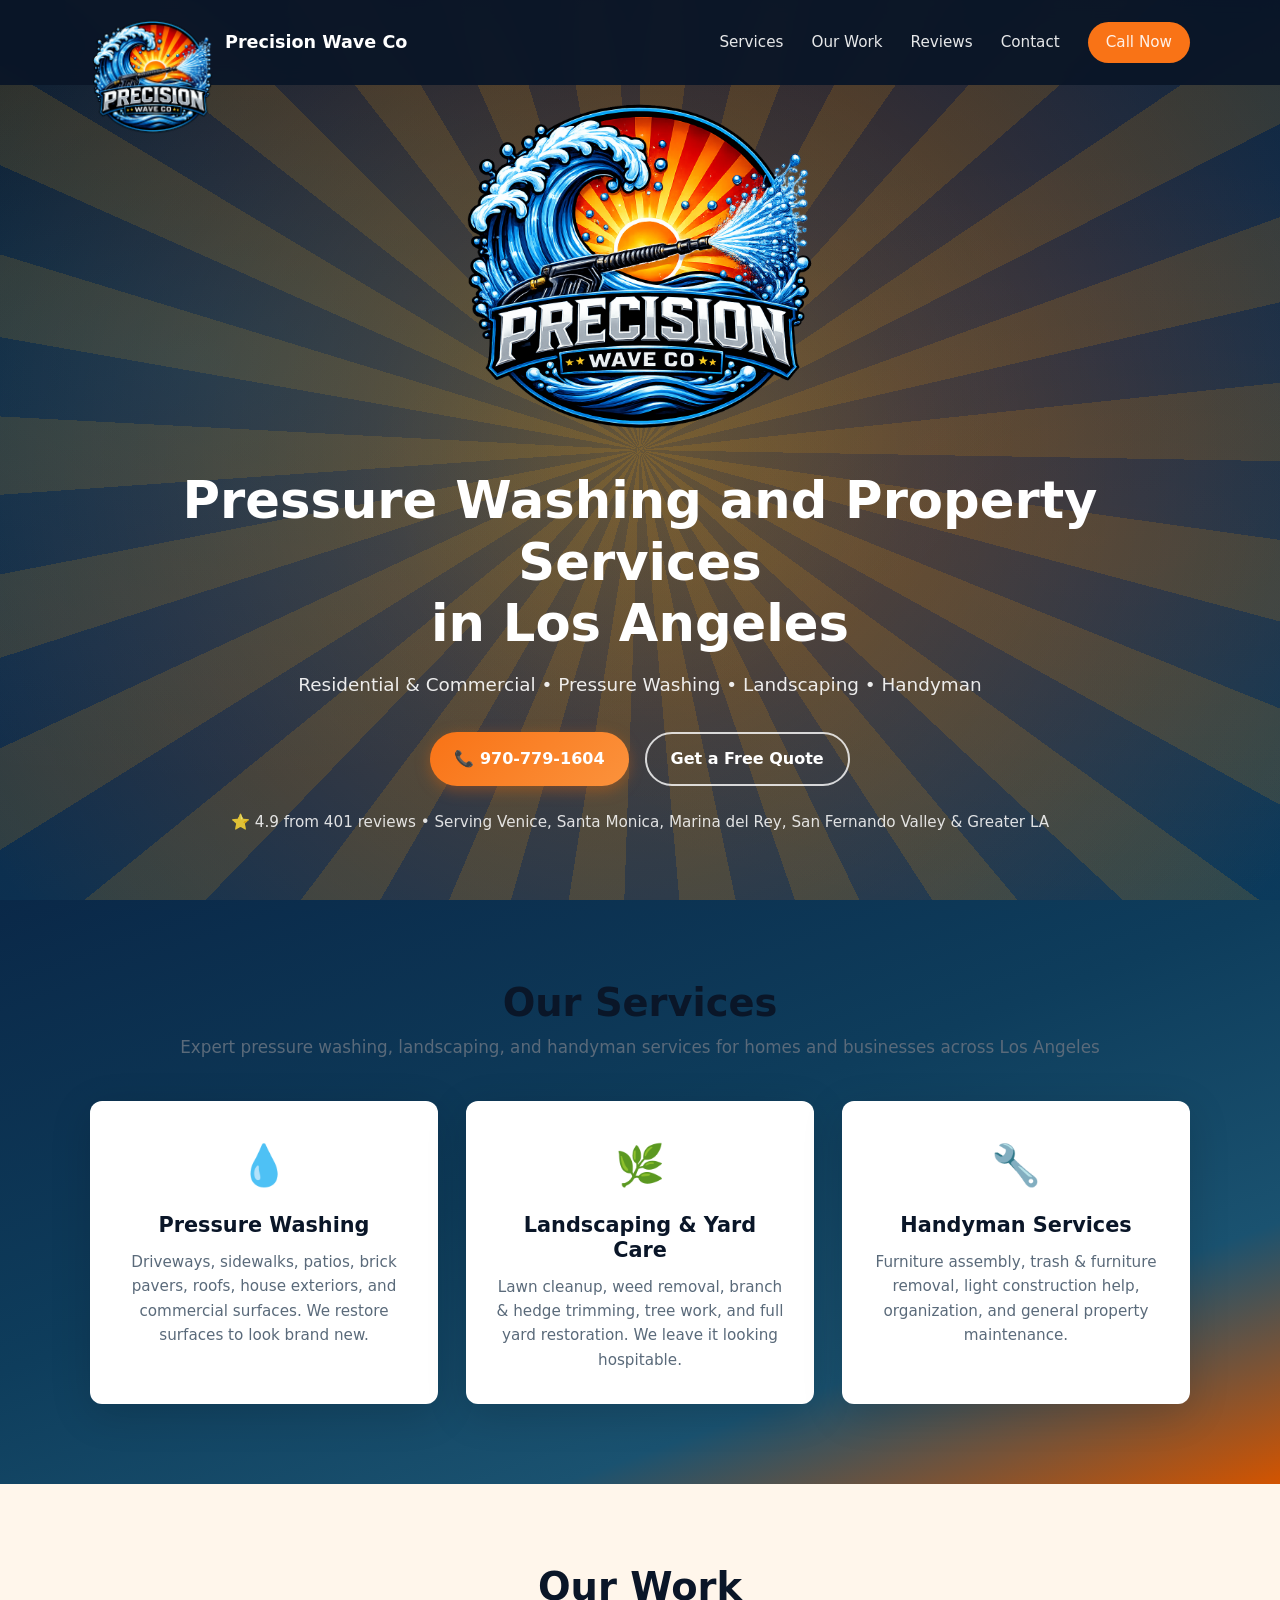
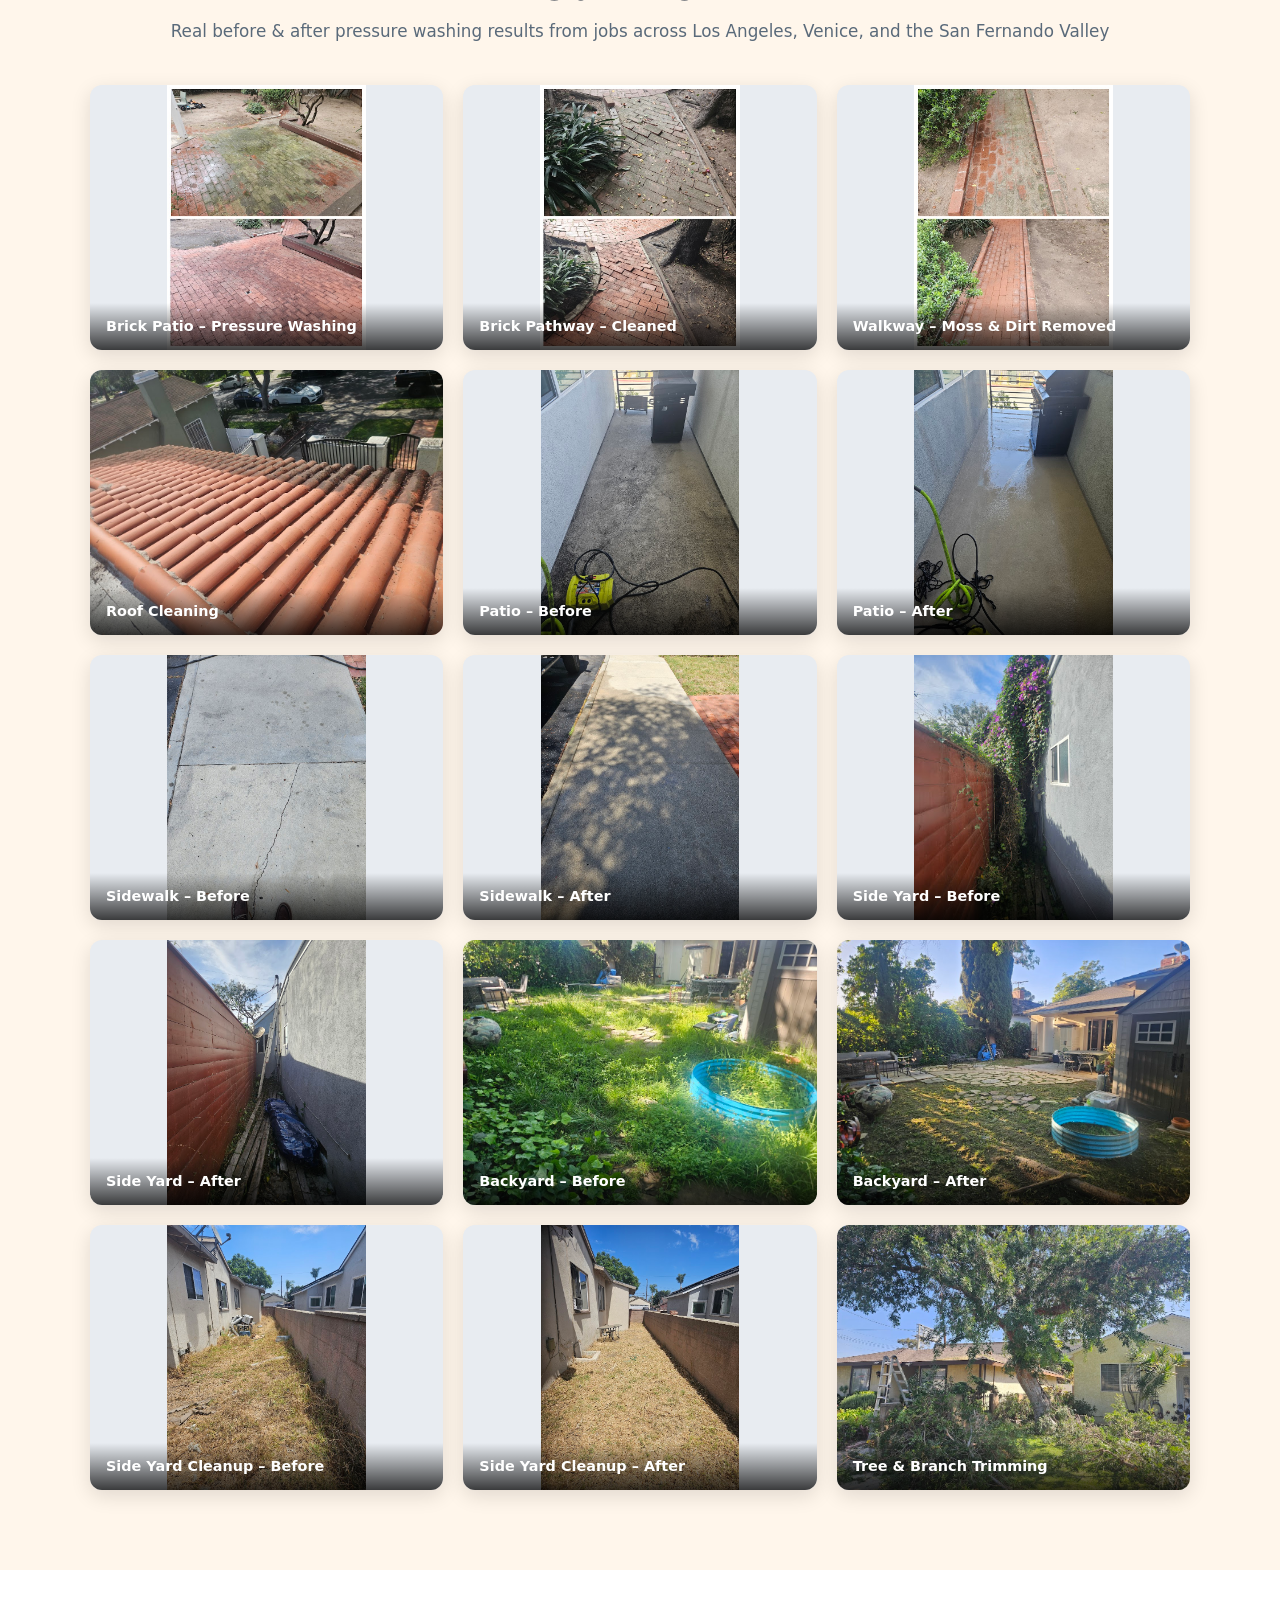
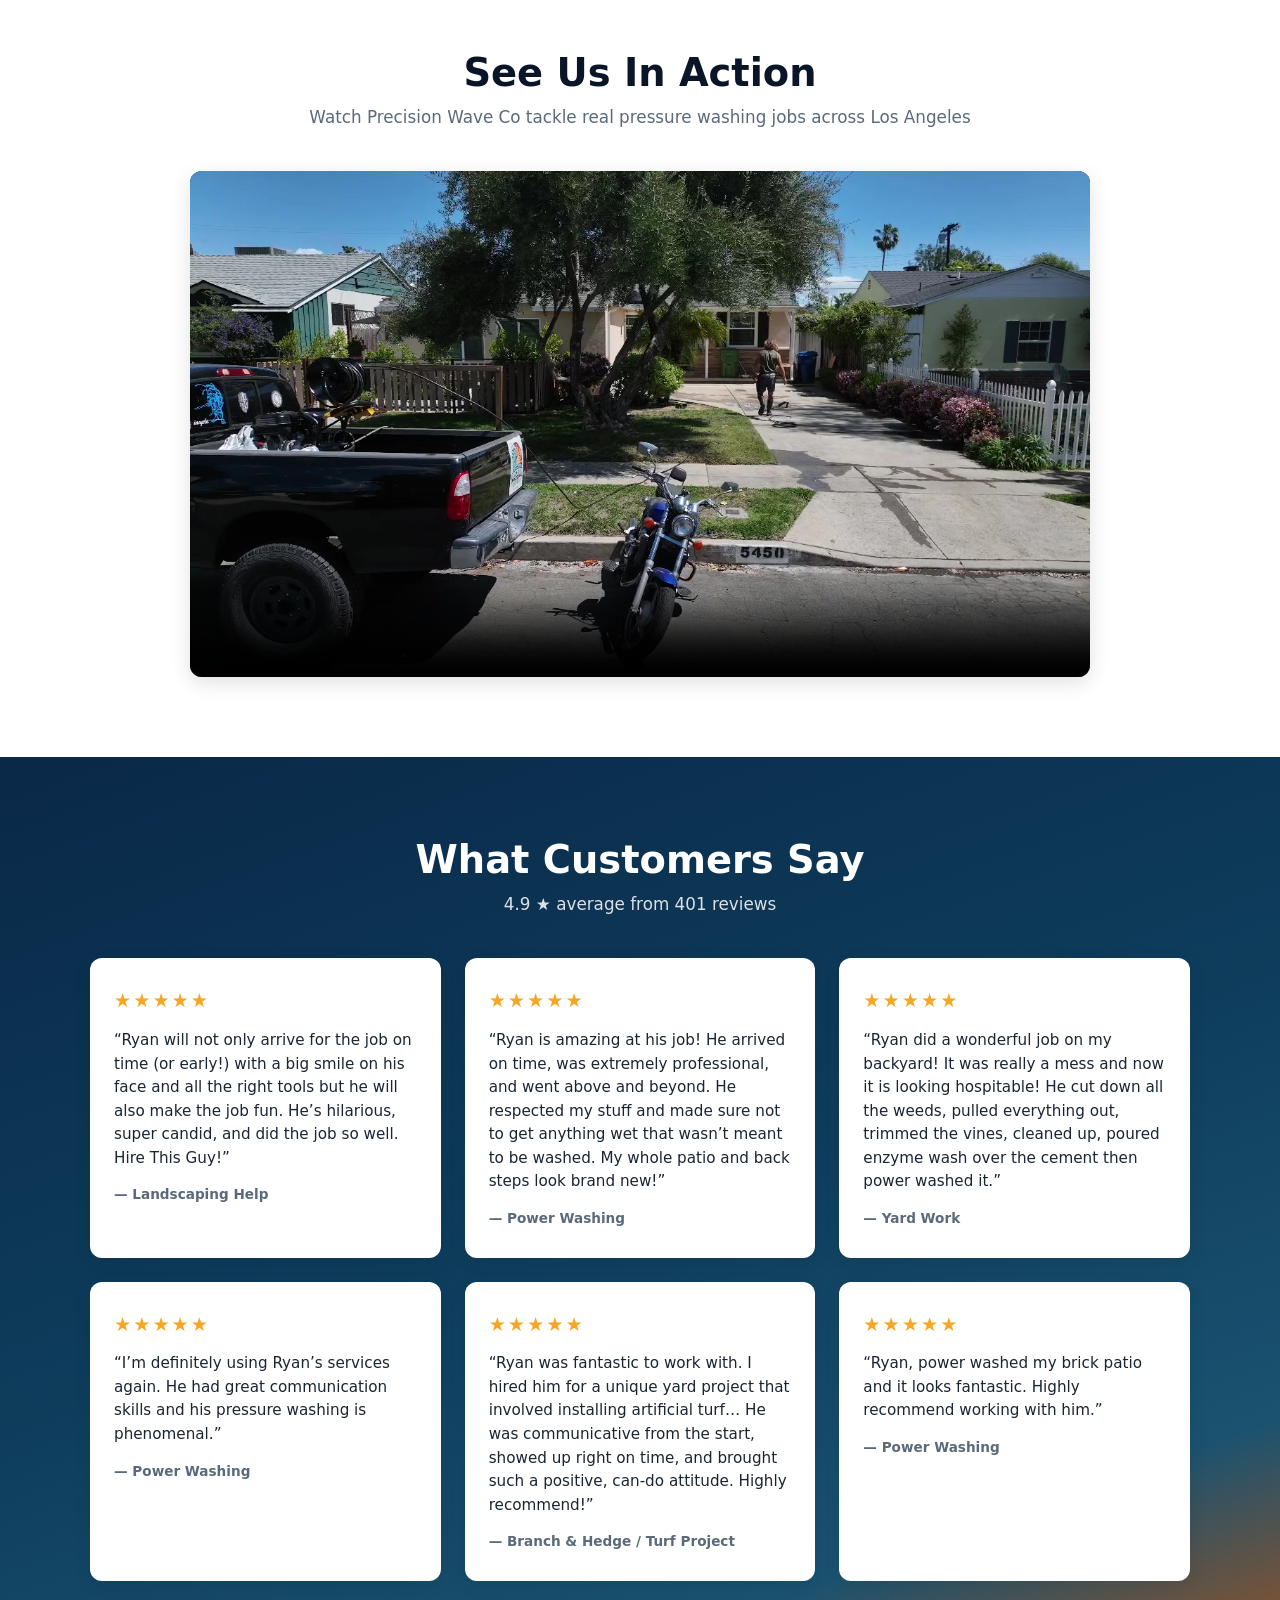
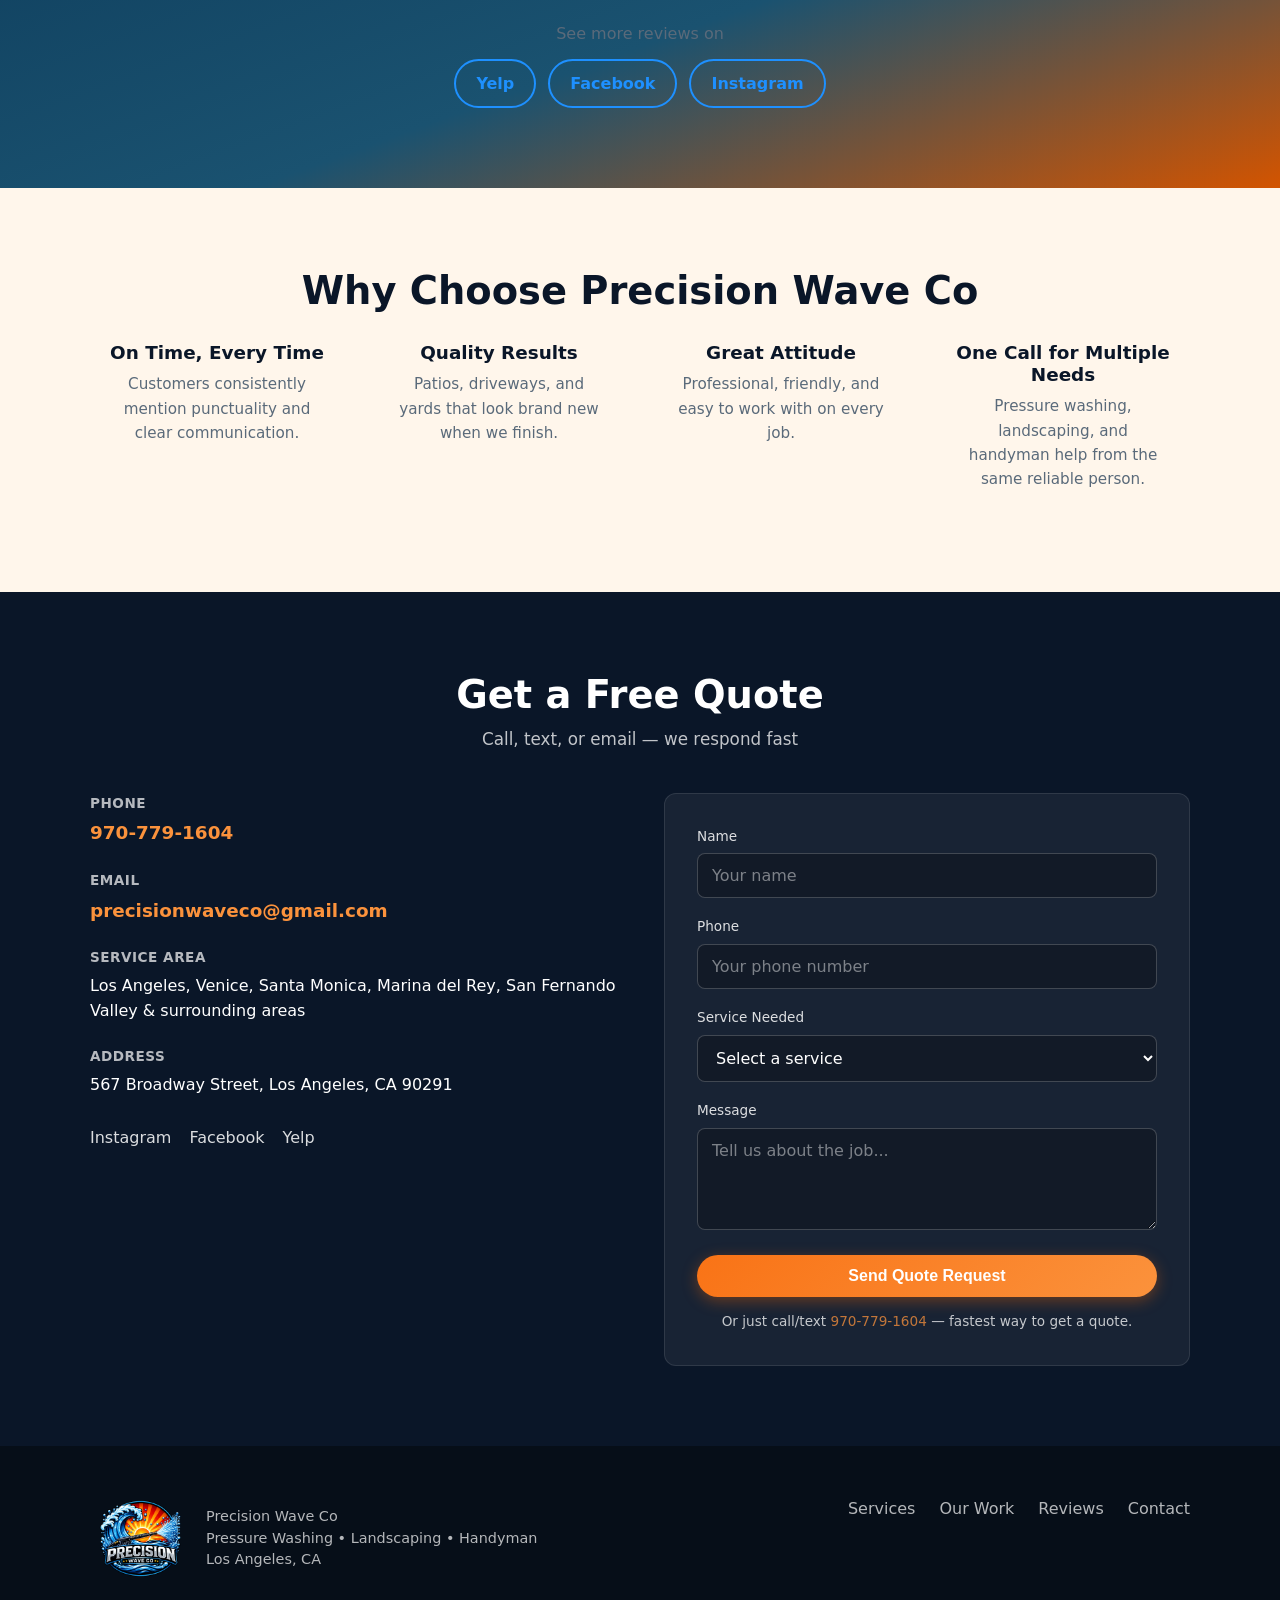
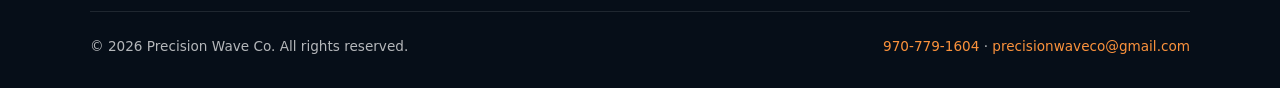
==== commit 413b99a2: "Add hero video showcase section Adds a compressed HTML5 video player between the Gallery and Reviews" ====
--- a/index.html
+++ b/index.html
@@ -202,6 +202,20 @@
     </div>
   </section>
 
+  <!-- Video Showcase -->
+  <section class="video-showcase" id="video">
+    <div class="container">
+      <h2 class="section-title">See Us In Action</h2>
+      <p class="section-sub">Watch Precision Wave Co tackle real pressure washing jobs across Los Angeles</p>
+      <div class="video-wrapper">
+        <video controls preload="metadata" playsinline poster="images/video-poster.jpg">
+          <source src="videos/precision-wave-co-showcase.mp4" type="video/mp4">
+          Your browser does not support the video tag.
+        </video>
+      </div>
+    </div>
+  </section>
+
   <!-- Reviews / Testimonials -->
   <section class="reviews" id="reviews">
     <div class="container">
--- a/css/styles.css
+++ b/css/styles.css
@@ -435,6 +435,27 @@
   color: white;
   font-size: 0.9rem;
   font-weight: 600;
+}
+
+/* Video Showcase */
+.video-showcase {
+  padding: 80px 0;
+  background: #fff;
+}
+
+.video-wrapper {
+  max-width: 900px;
+  margin: 0 auto;
+  border-radius: var(--radius);
+  overflow: hidden;
+  box-shadow: 0 6px 20px rgba(0,0,0,0.12);
+  background: #000;
+}
+
+.video-wrapper video {
+  display: block;
+  width: 100%;
+  height: auto;
 }
 
 /* Reviews */
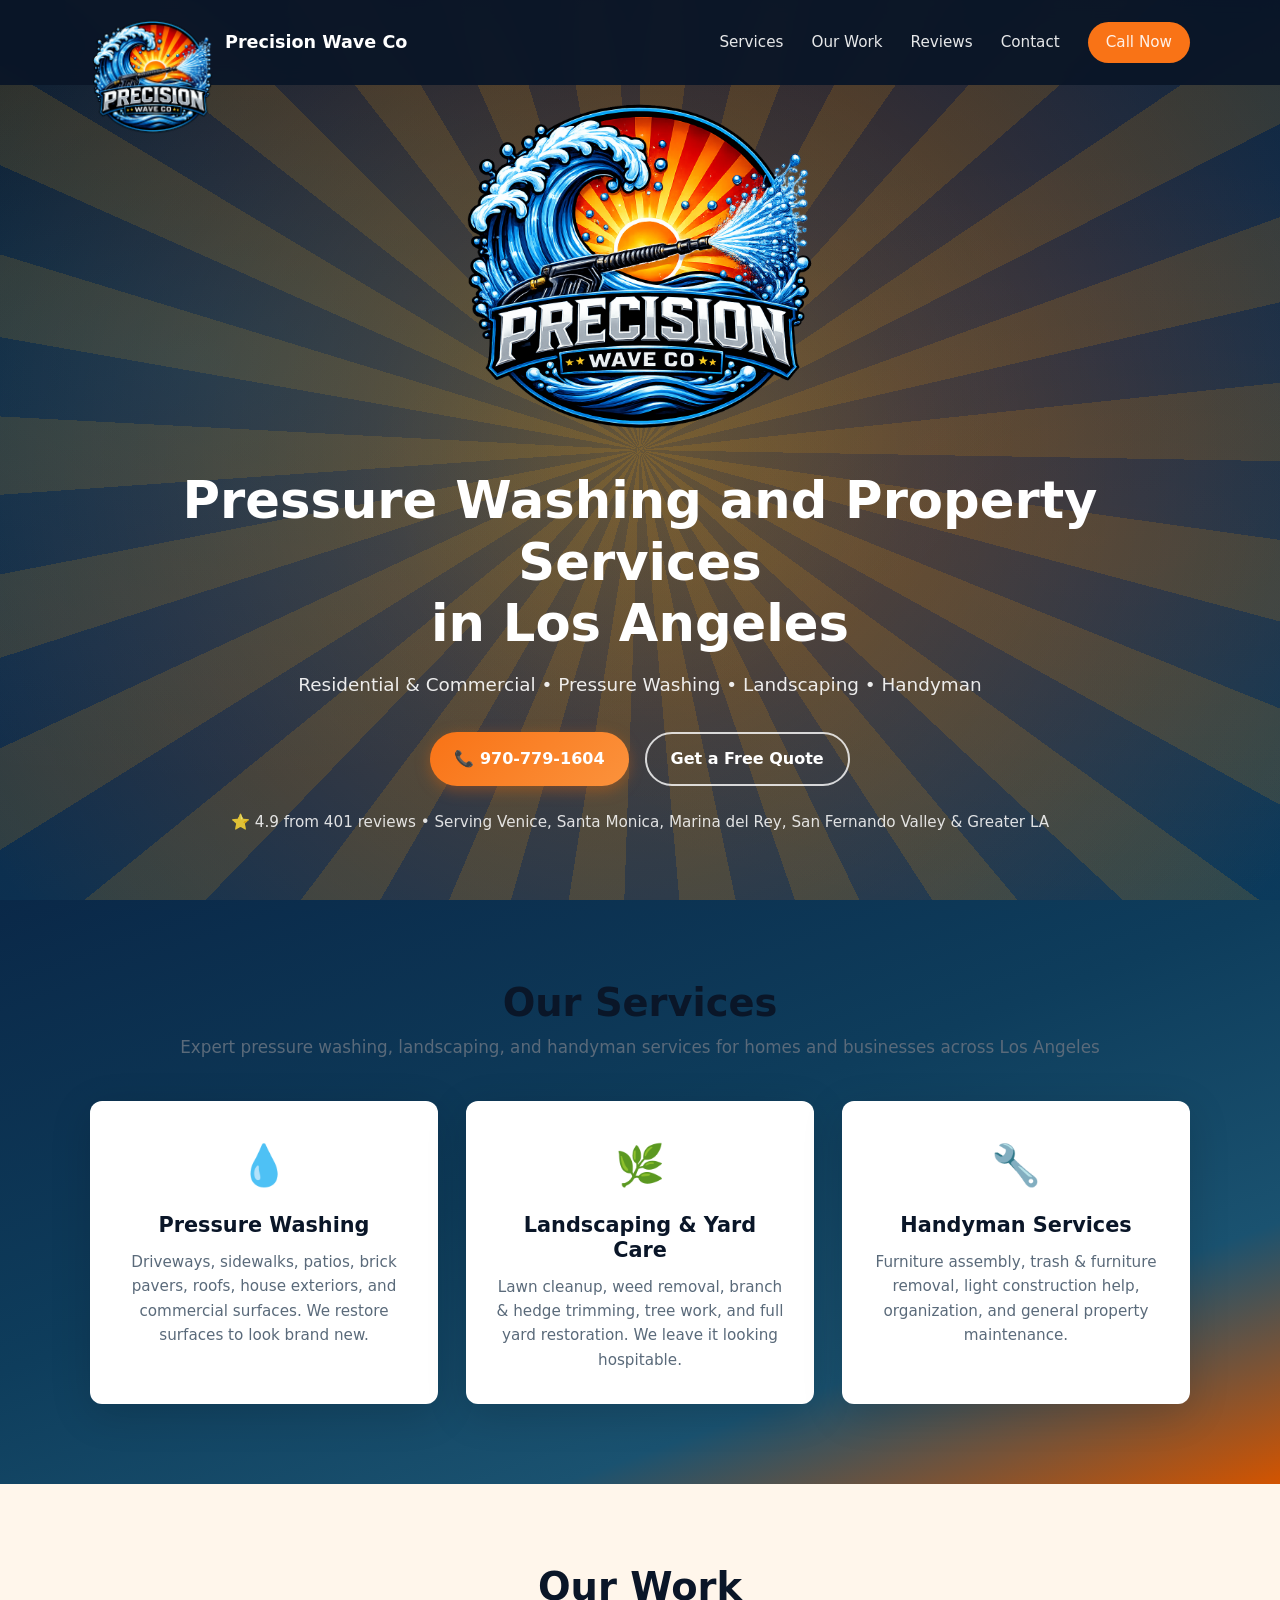
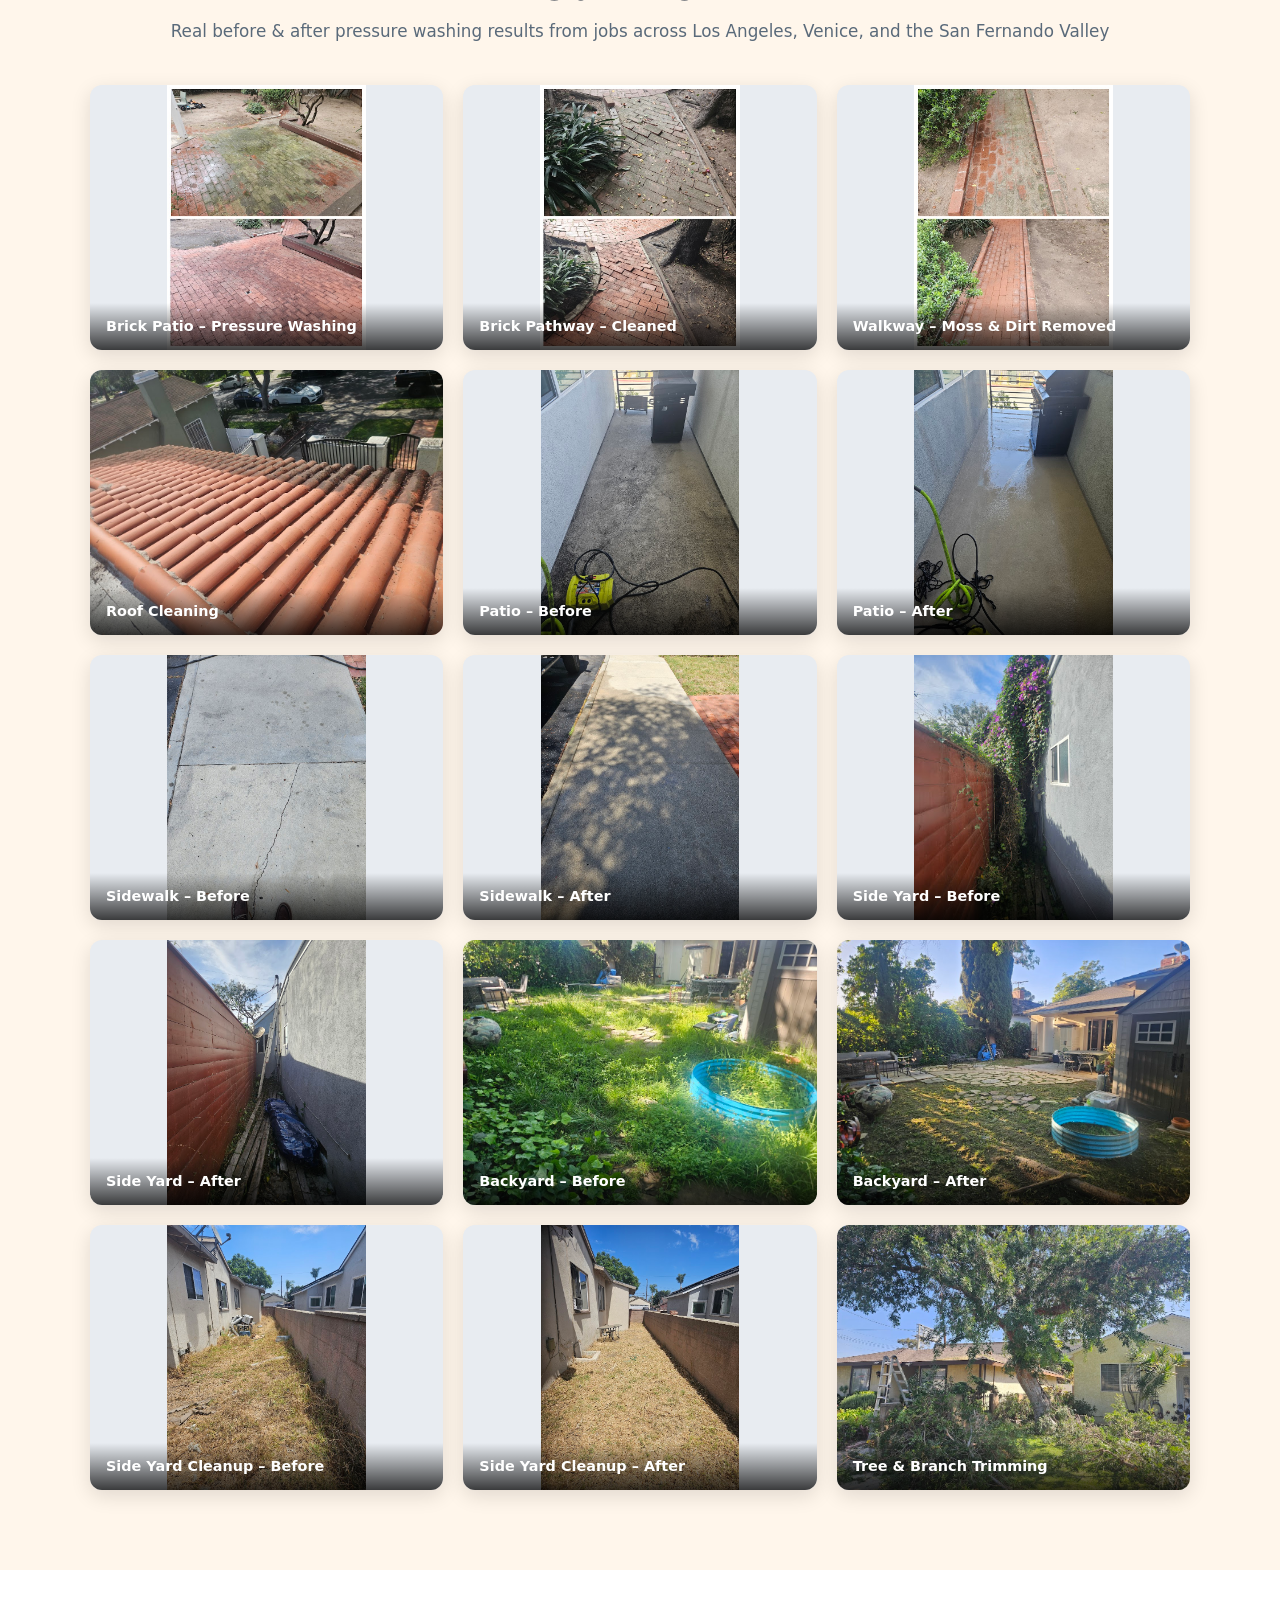
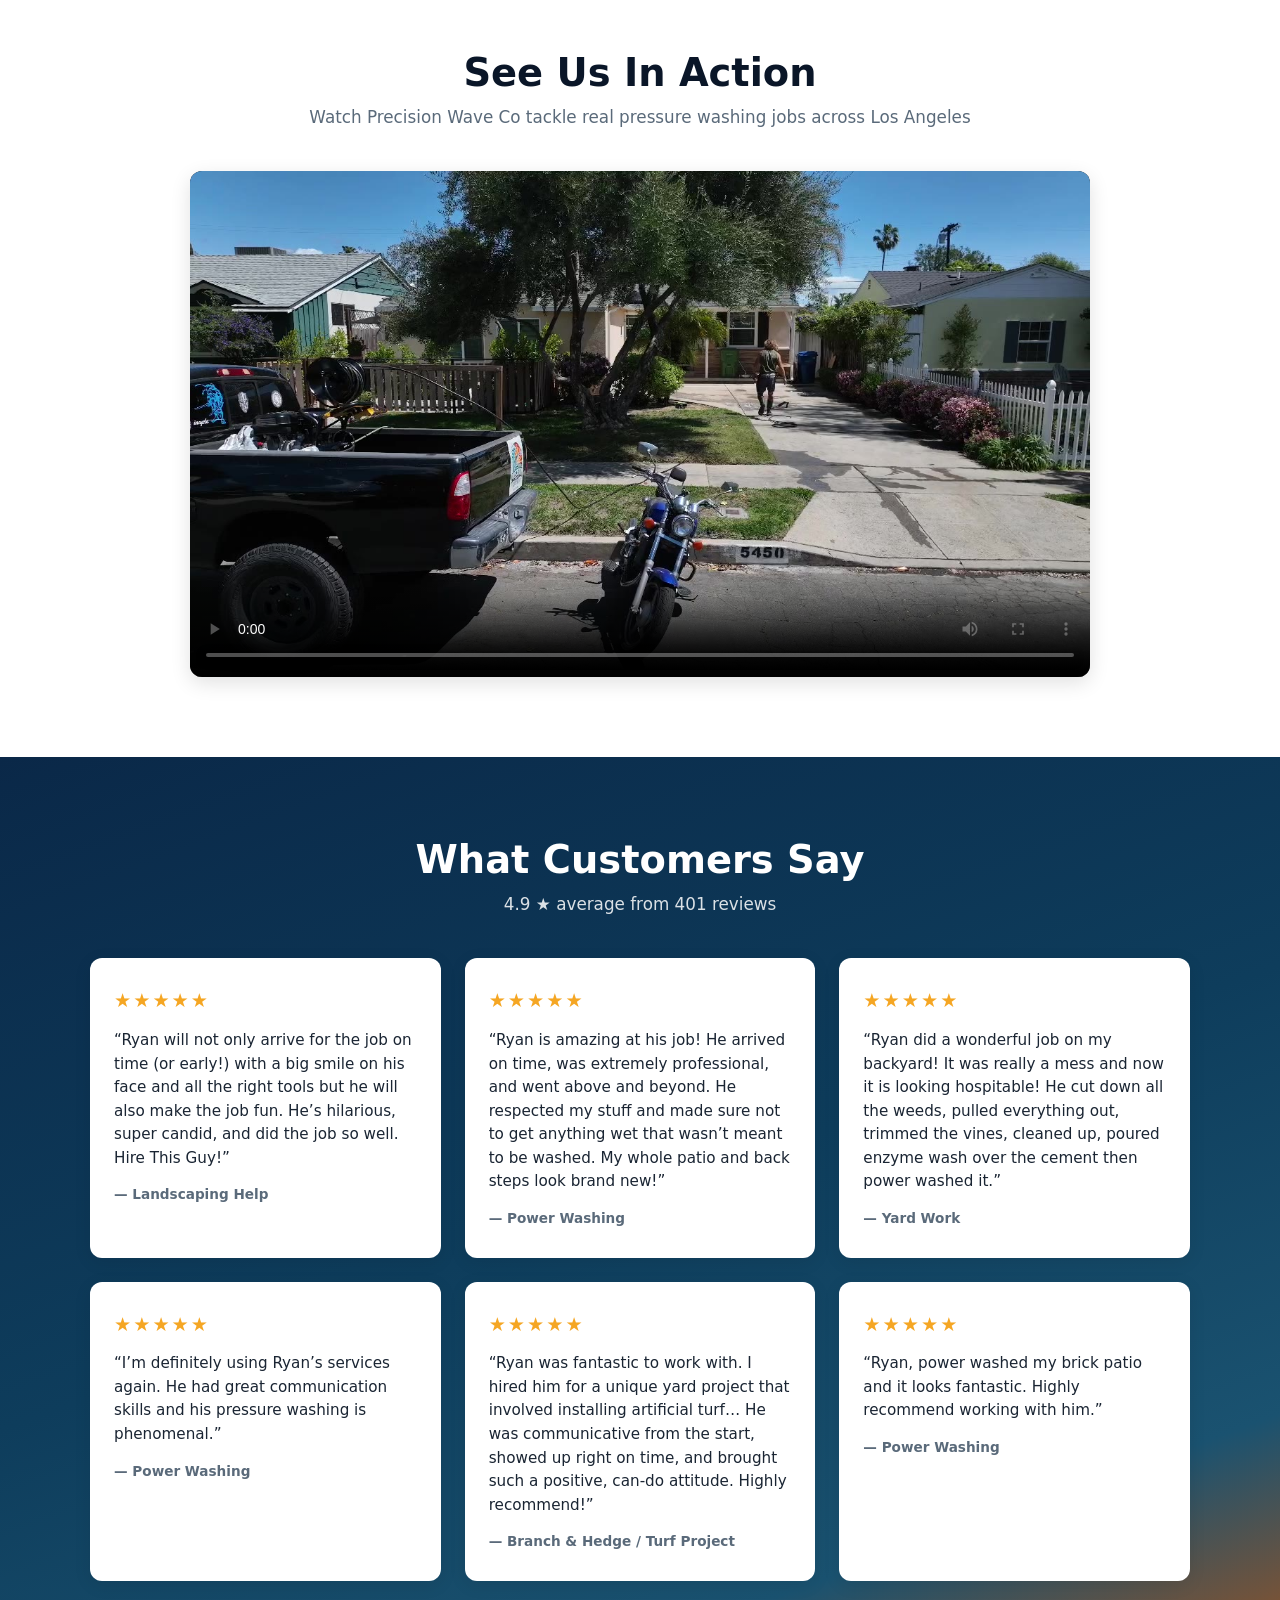
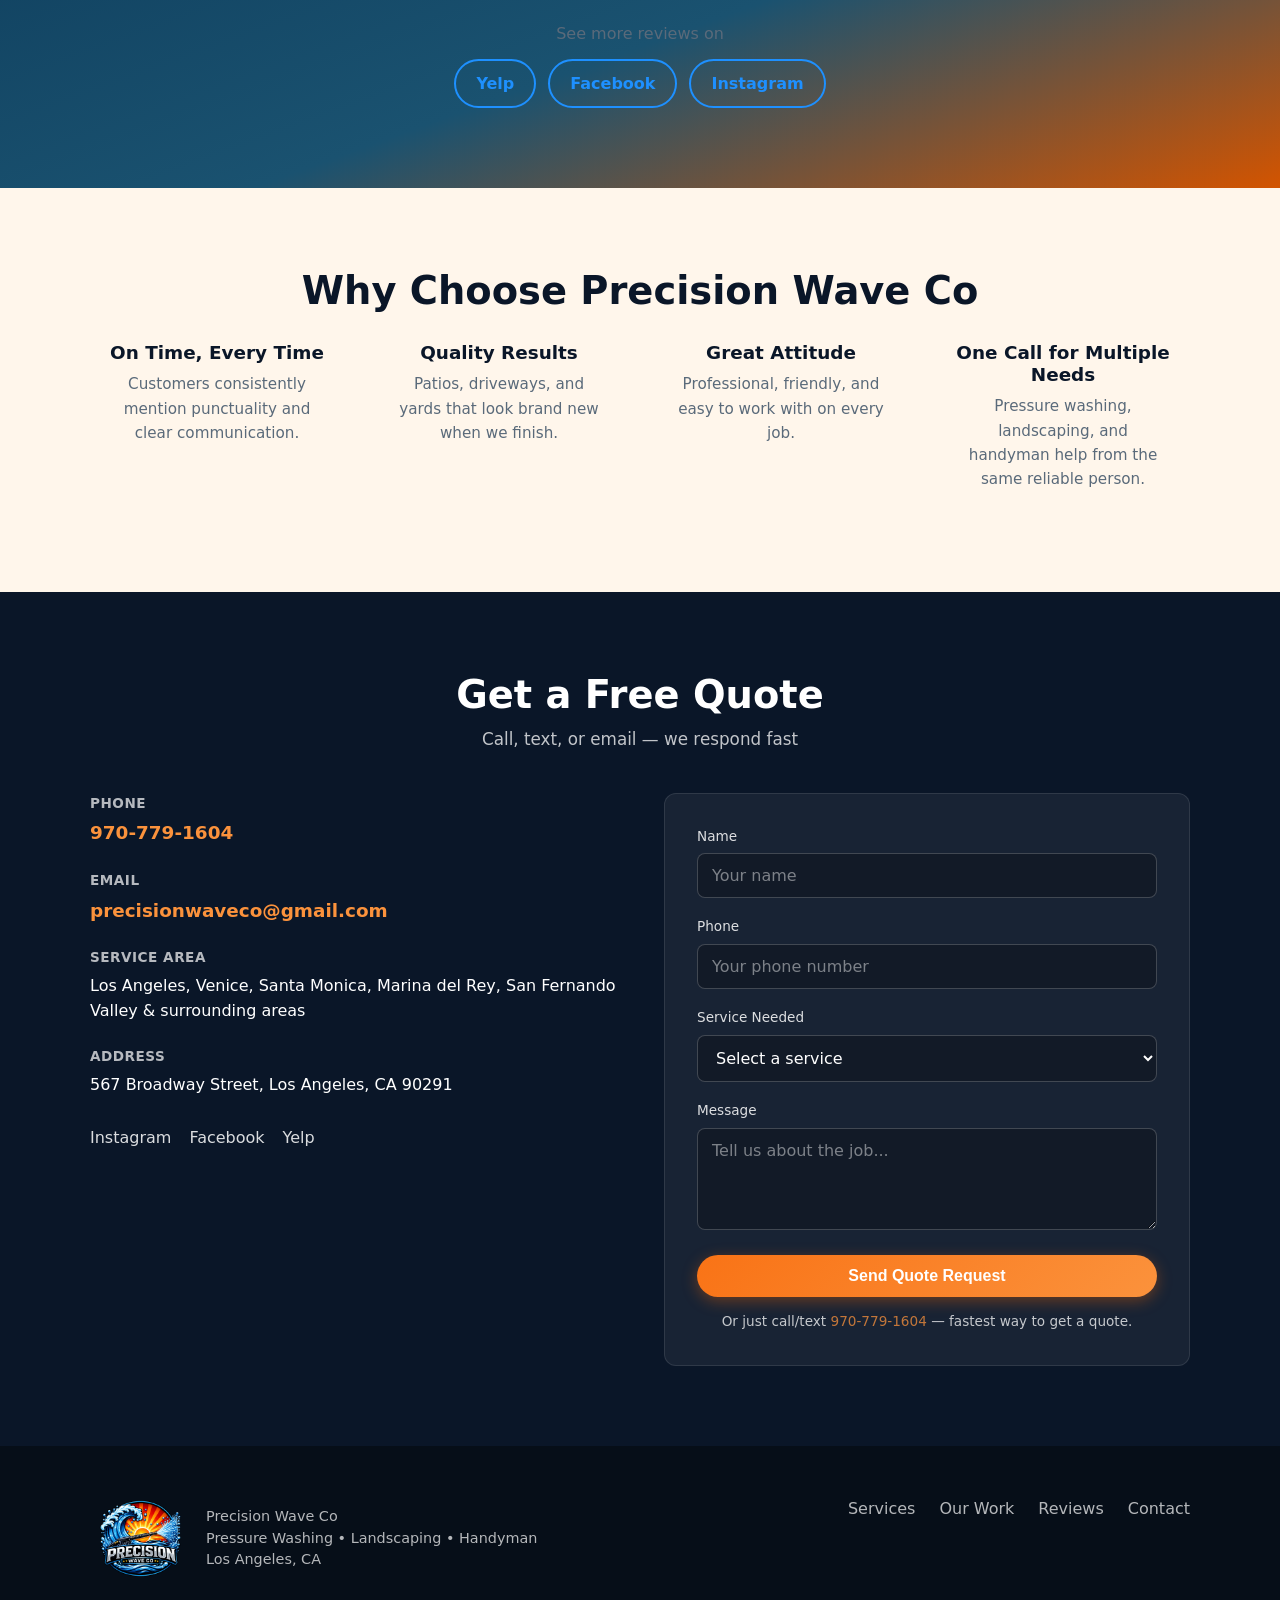
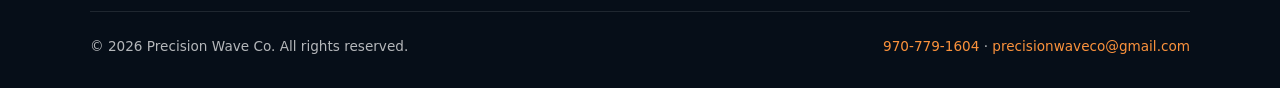
==== commit cb7f11e3: "Update SEO title and meta description for Venice, CA focus Retarget title, description, keywords, ge" ====
--- a/index.html
+++ b/index.html
@@ -3,17 +3,17 @@
 <head>
   <meta charset="UTF-8">
   <meta name="viewport" content="width=device-width, initial-scale=1.0">
-  <title>Pressure Washing Los Angeles | Precision Wave Co | Driveways, Patios, Homes & Commercial</title>
-  <meta name="description" content="Professional pressure washing in Los Angeles, Venice, Santa Monica & San Fernando Valley. Driveways, patios, houses, sidewalks & commercial properties. Landscaping & handyman services. 4.9★ from 401 reviews. Call 970-779-1604 for a free quote.">
-  <meta name="keywords" content="pressure washing Los Angeles, pressure washing Venice CA, power washing Santa Monica, driveway cleaning Los Angeles, patio cleaning LA, house washing Los Angeles, commercial pressure washing, landscaping Los Angeles, handyman services Venice, San Fernando Valley pressure washing, 90291">
+  <title>Precision Wave Co | Pressure Washing in Venice, CA</title>
+  <meta name="description" content="Precision Wave Co provides professional pressure washing in Venice, CA. Driveways, patios, houses, sidewalks & commercial properties. 4.9★ from 401 reviews. Call 970-779-1604 for a free quote.">
+  <meta name="keywords" content="pressure washing Venice CA, power washing Venice, driveway cleaning Venice CA, patio cleaning Venice, house washing Venice CA, commercial pressure washing Venice, 90291, Precision Wave Co">
   <meta name="geo.region" content="US-CA">
-  <meta name="geo.placename" content="Los Angeles">
+  <meta name="geo.placename" content="Venice">
   <link rel="canonical" href="https://precisionwaveco.com/">
   <link rel="icon" type="image/png" href="images/logo.png">
-  
+
   <!-- Open Graph -->
-  <meta property="og:title" content="Pressure Washing Los Angeles | Precision Wave Co">
-  <meta property="og:description" content="Top-rated pressure washing in Los Angeles & San Fernando Valley. Driveways, patios, homes & commercial. 4.9★ from 401 reviews. Free estimates.">
+  <meta property="og:title" content="Precision Wave Co | Pressure Washing in Venice, CA">
+  <meta property="og:description" content="Precision Wave Co: top-rated pressure washing in Venice, CA. Driveways, patios, homes & commercial. 4.9★ from 401 reviews. Free estimates.">
   <meta property="og:image" content="https://precisionwaveco.com/images/logo.png">
   <meta property="og:url" content="https://precisionwaveco.com/">
   <meta property="og:type" content="website">
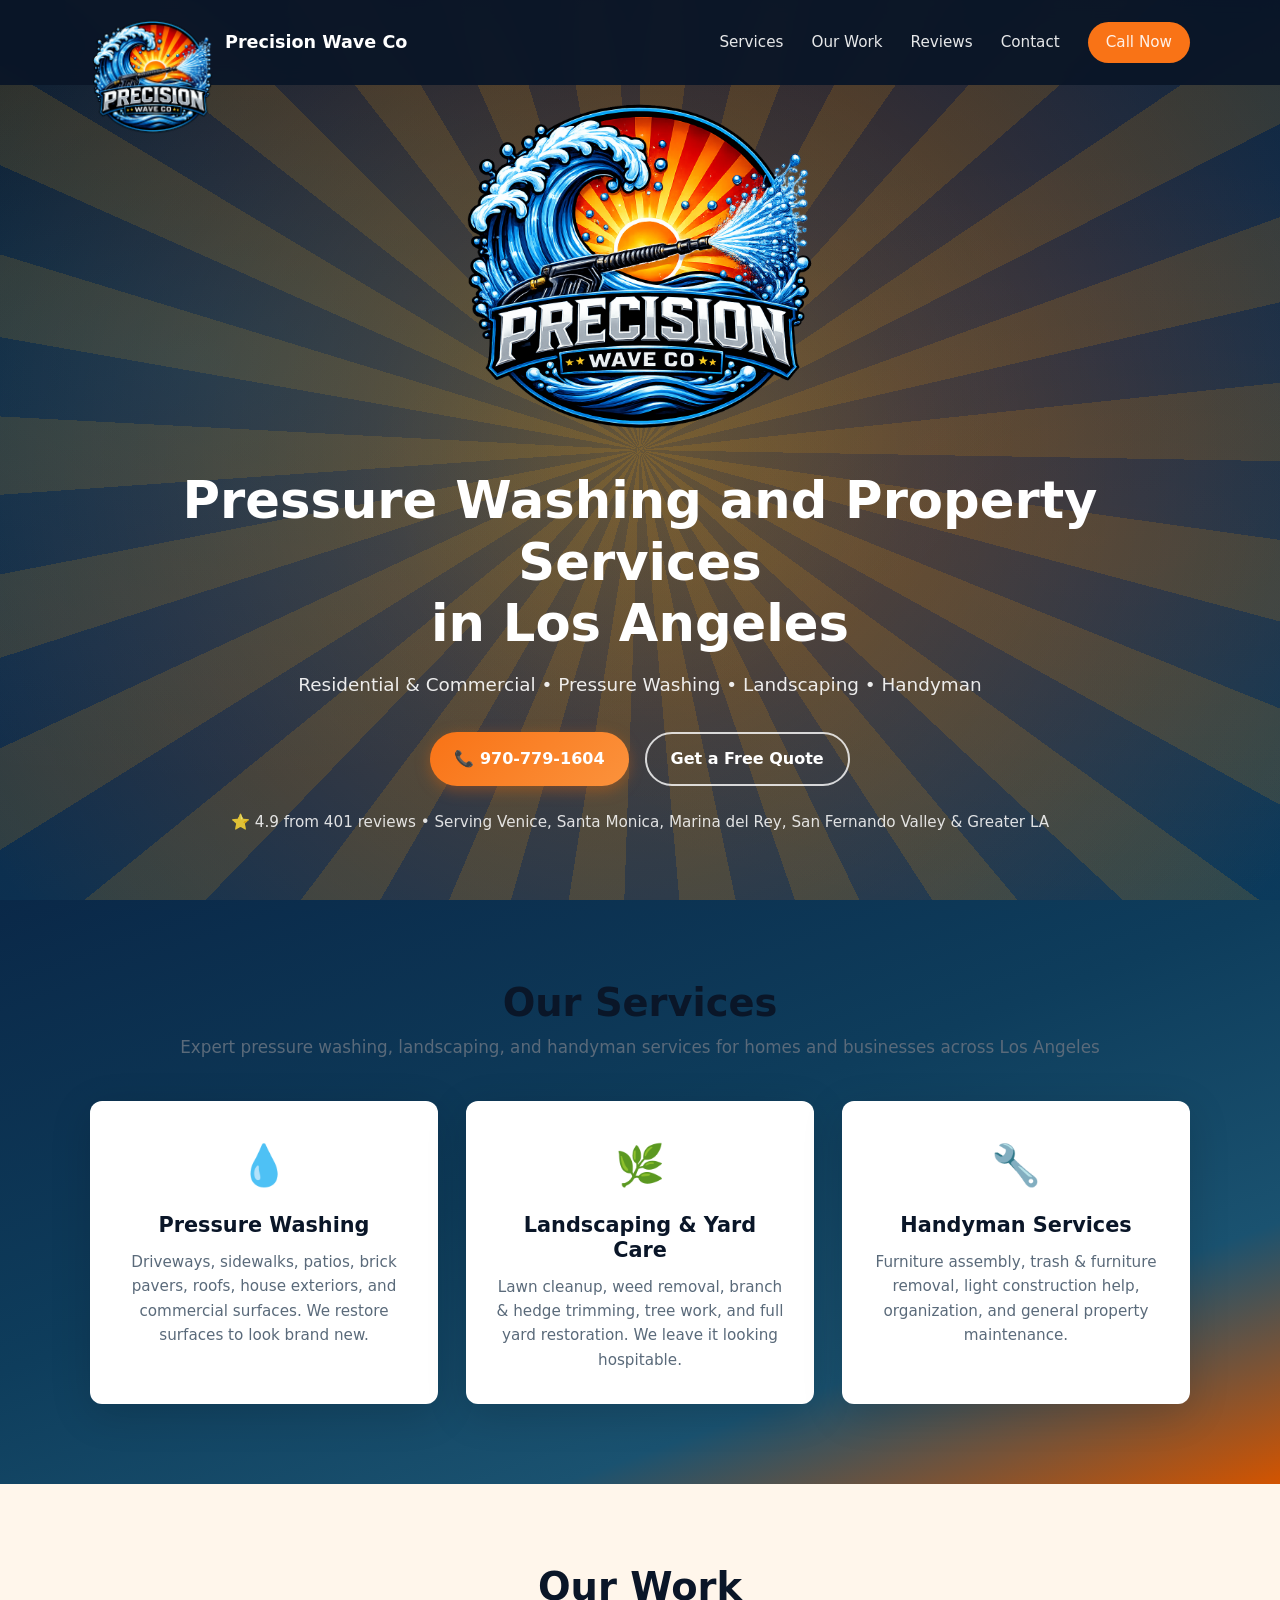
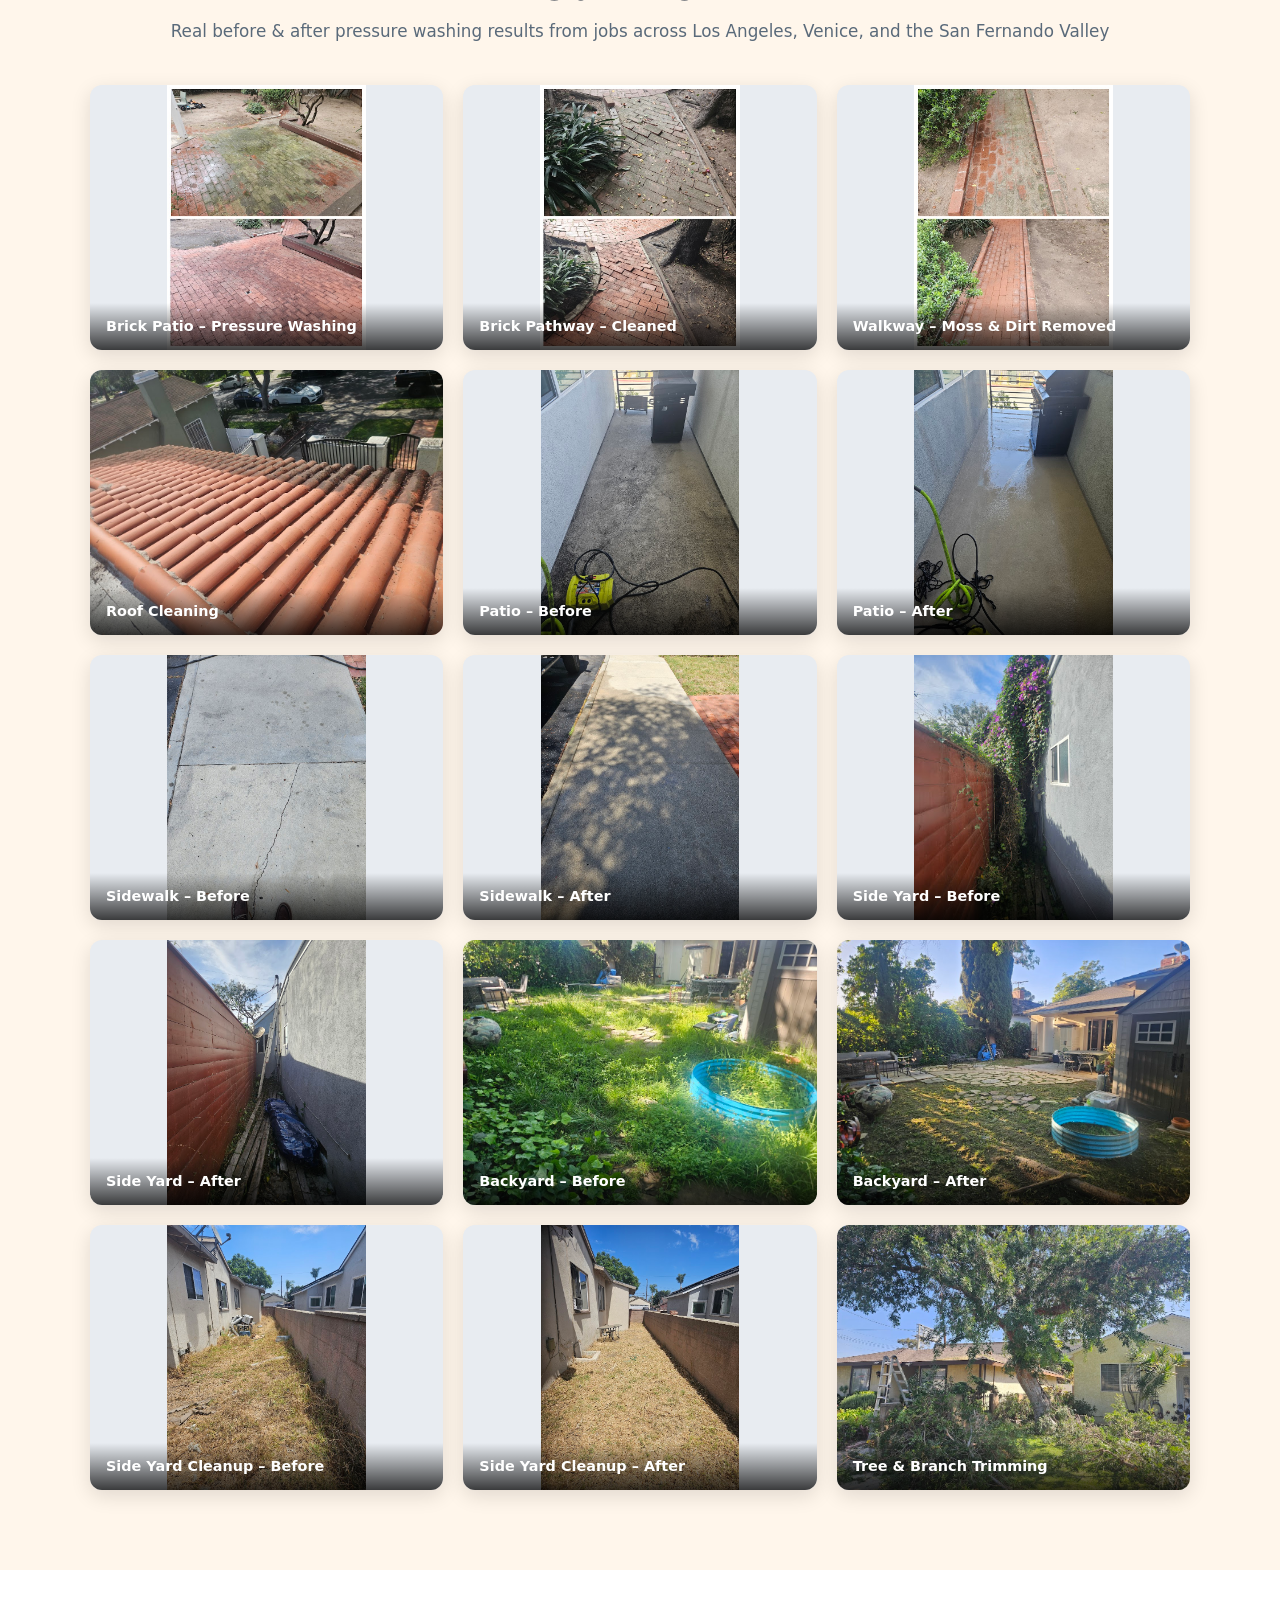
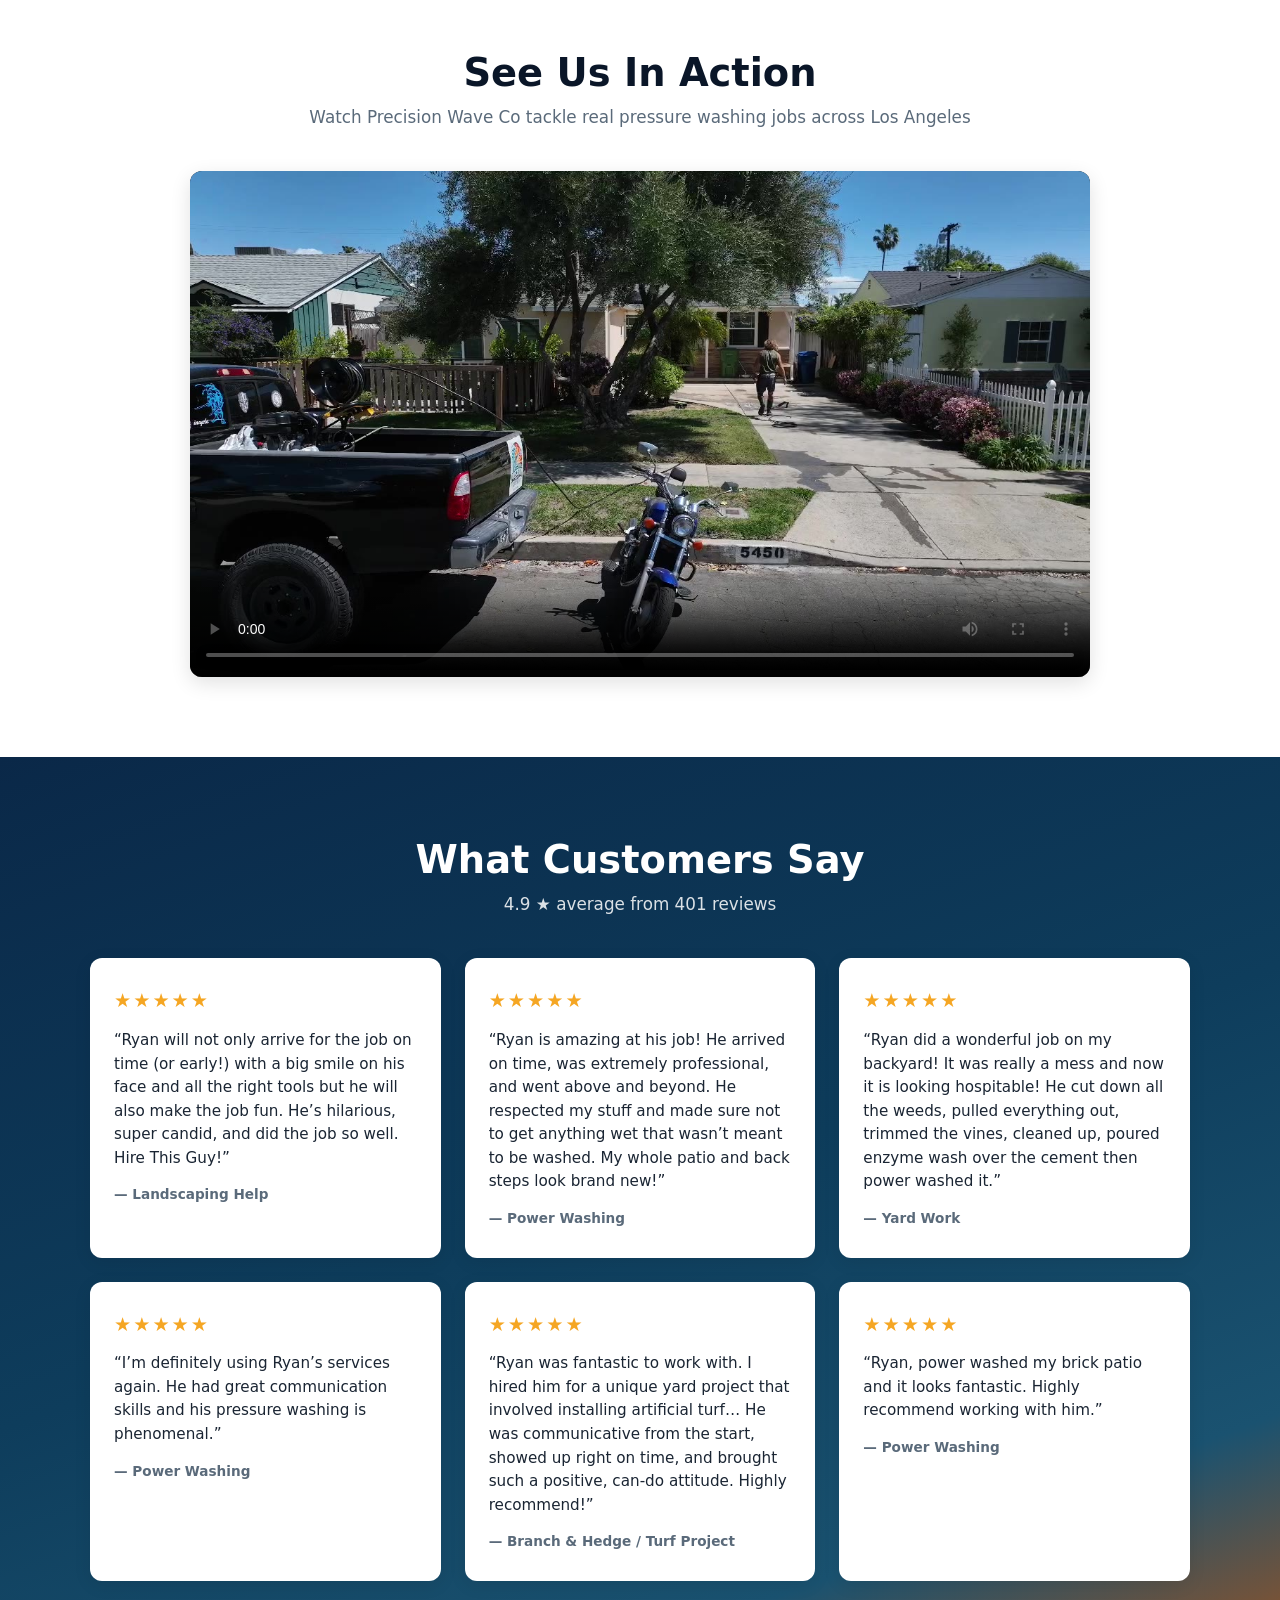
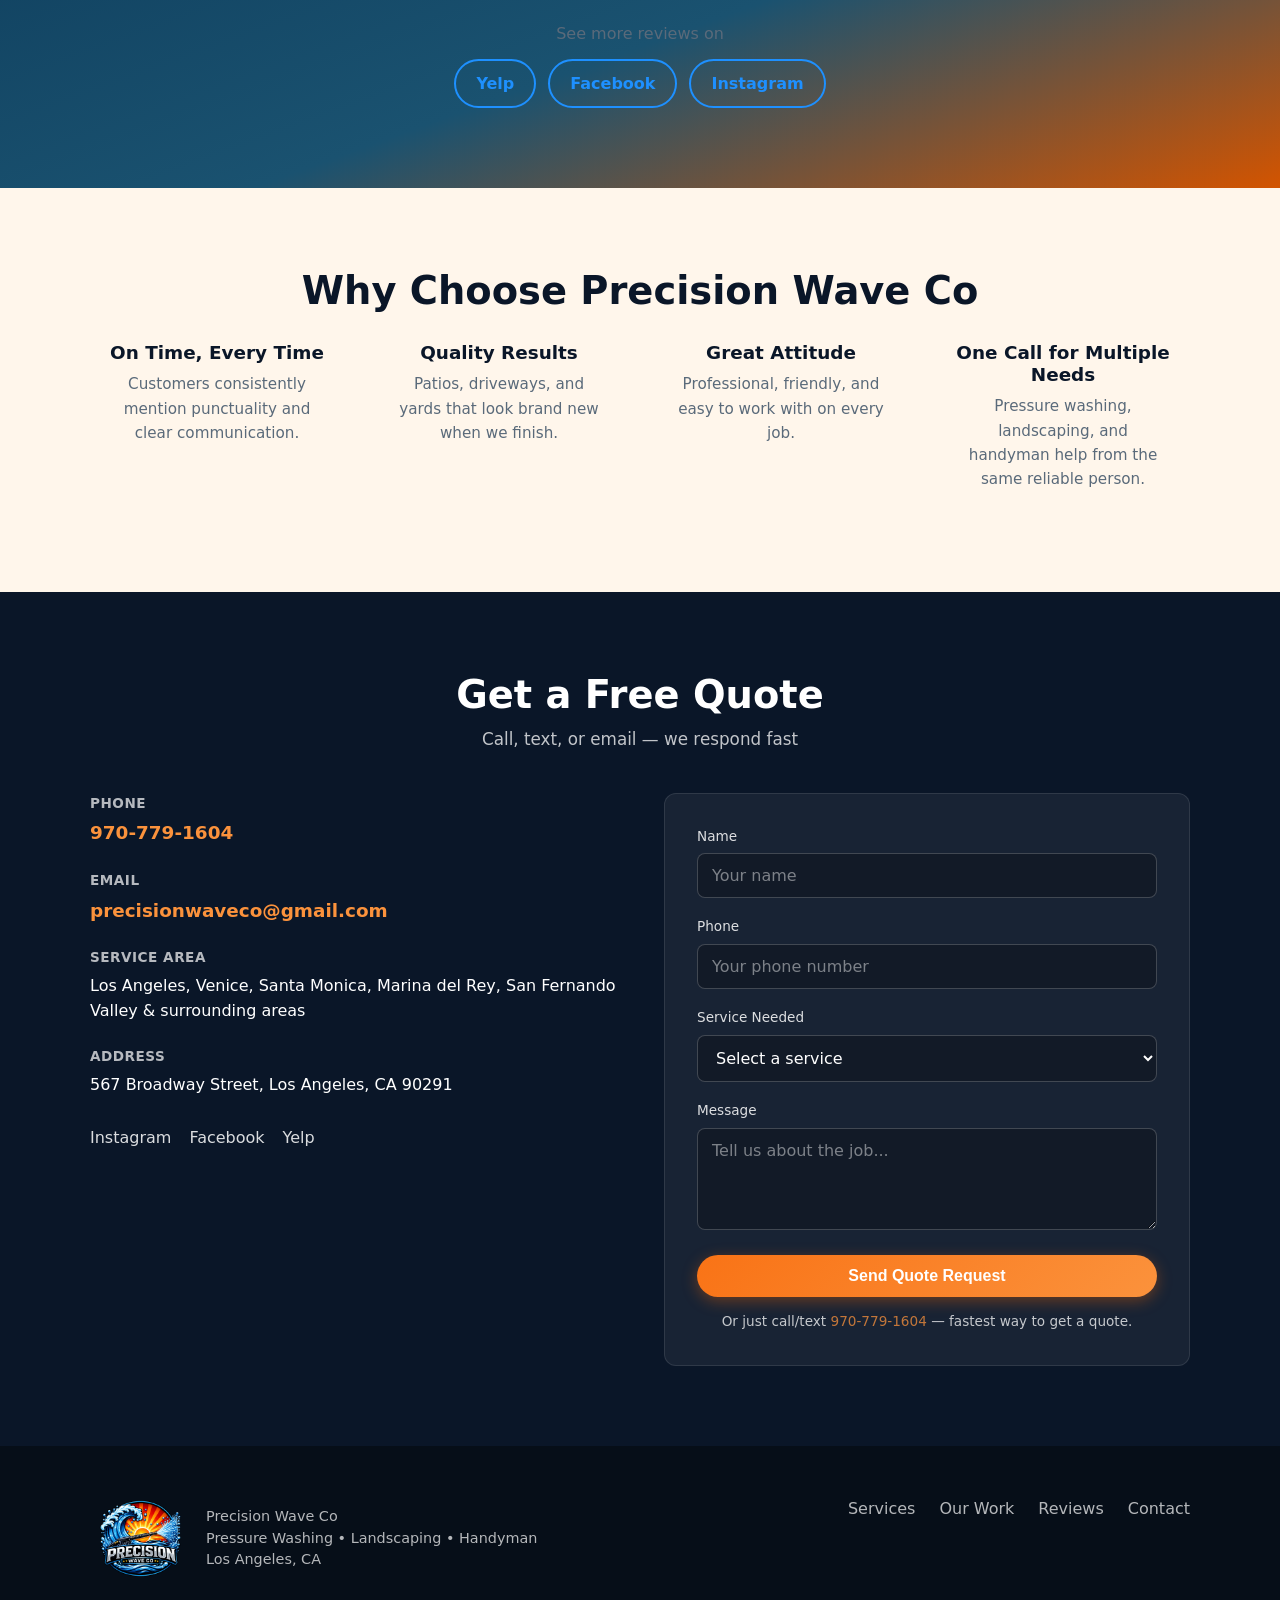
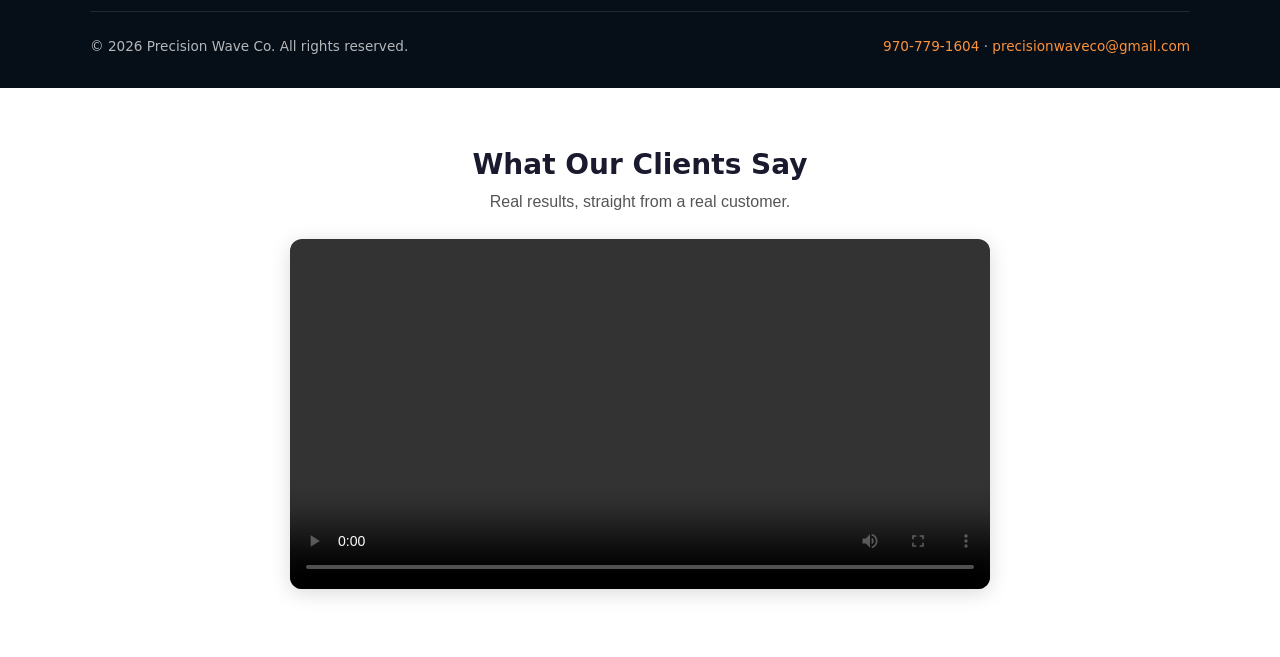
==== commit 45f49d91: "Add testimonial video section to homepage" ====
--- a/index.html
+++ b/index.html
@@ -376,5 +376,14 @@
   </footer>
 
   <script src="js/main.js"></script>
+
+<section id="testimonial-video-section" style="max-width: 900px; margin: 60px auto; padding: 0 20px; text-align: center; font-family: Arial, Helvetica, sans-serif;">
+  <h2 style="font-size: 28px; margin-bottom: 8px; color: #1a1a2e;">What Our Clients Say</h2>
+  <p style="font-size: 16px; color: #555; margin-bottom: 24px;">Real results, straight from a real customer.</p>
+  <video controls playsinline preload="metadata" style="width: 100%; max-width: 700px; border-radius: 12px; box-shadow: 0 4px 20px rgba(0,0,0,0.15);">
+    <source src="/videos/testimonial.mp4" type="video/mp4">
+    Your browser does not support embedded video.
+  </video>
+</section>
 </body>
 </html>
